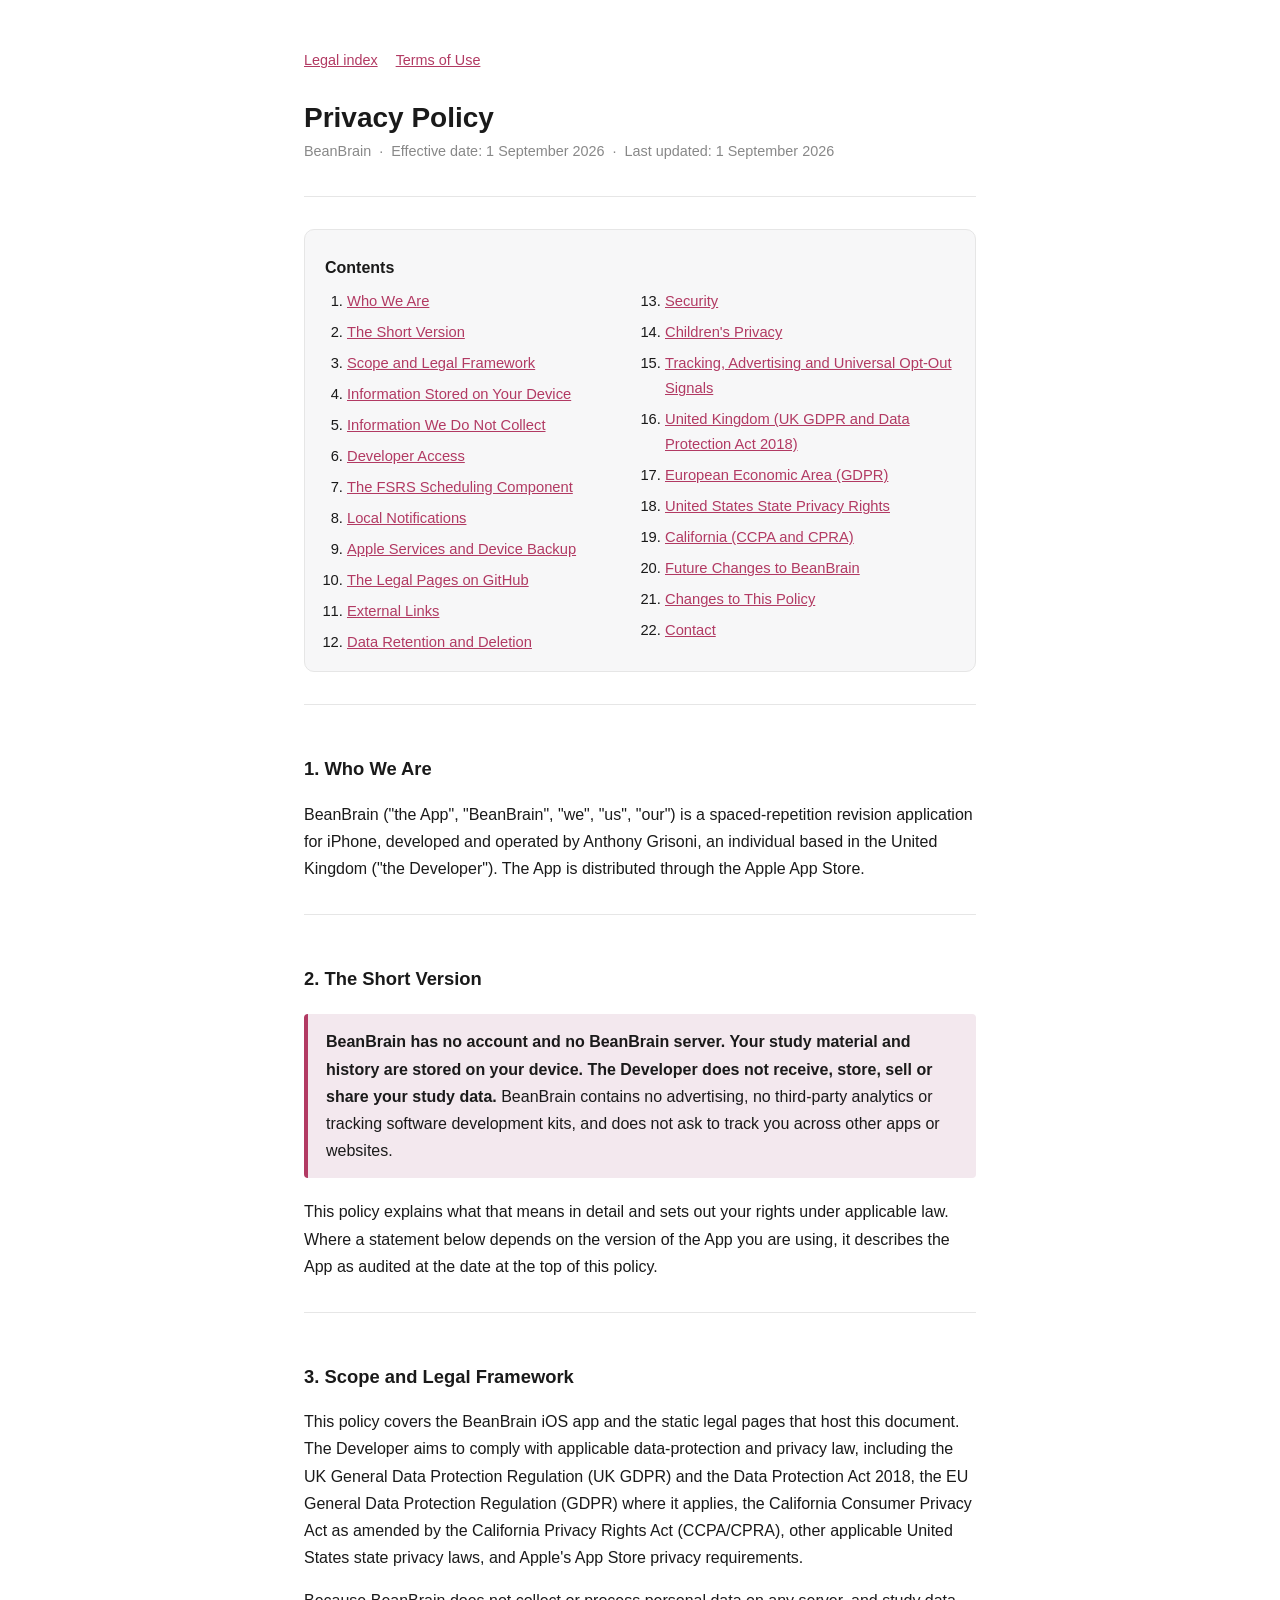
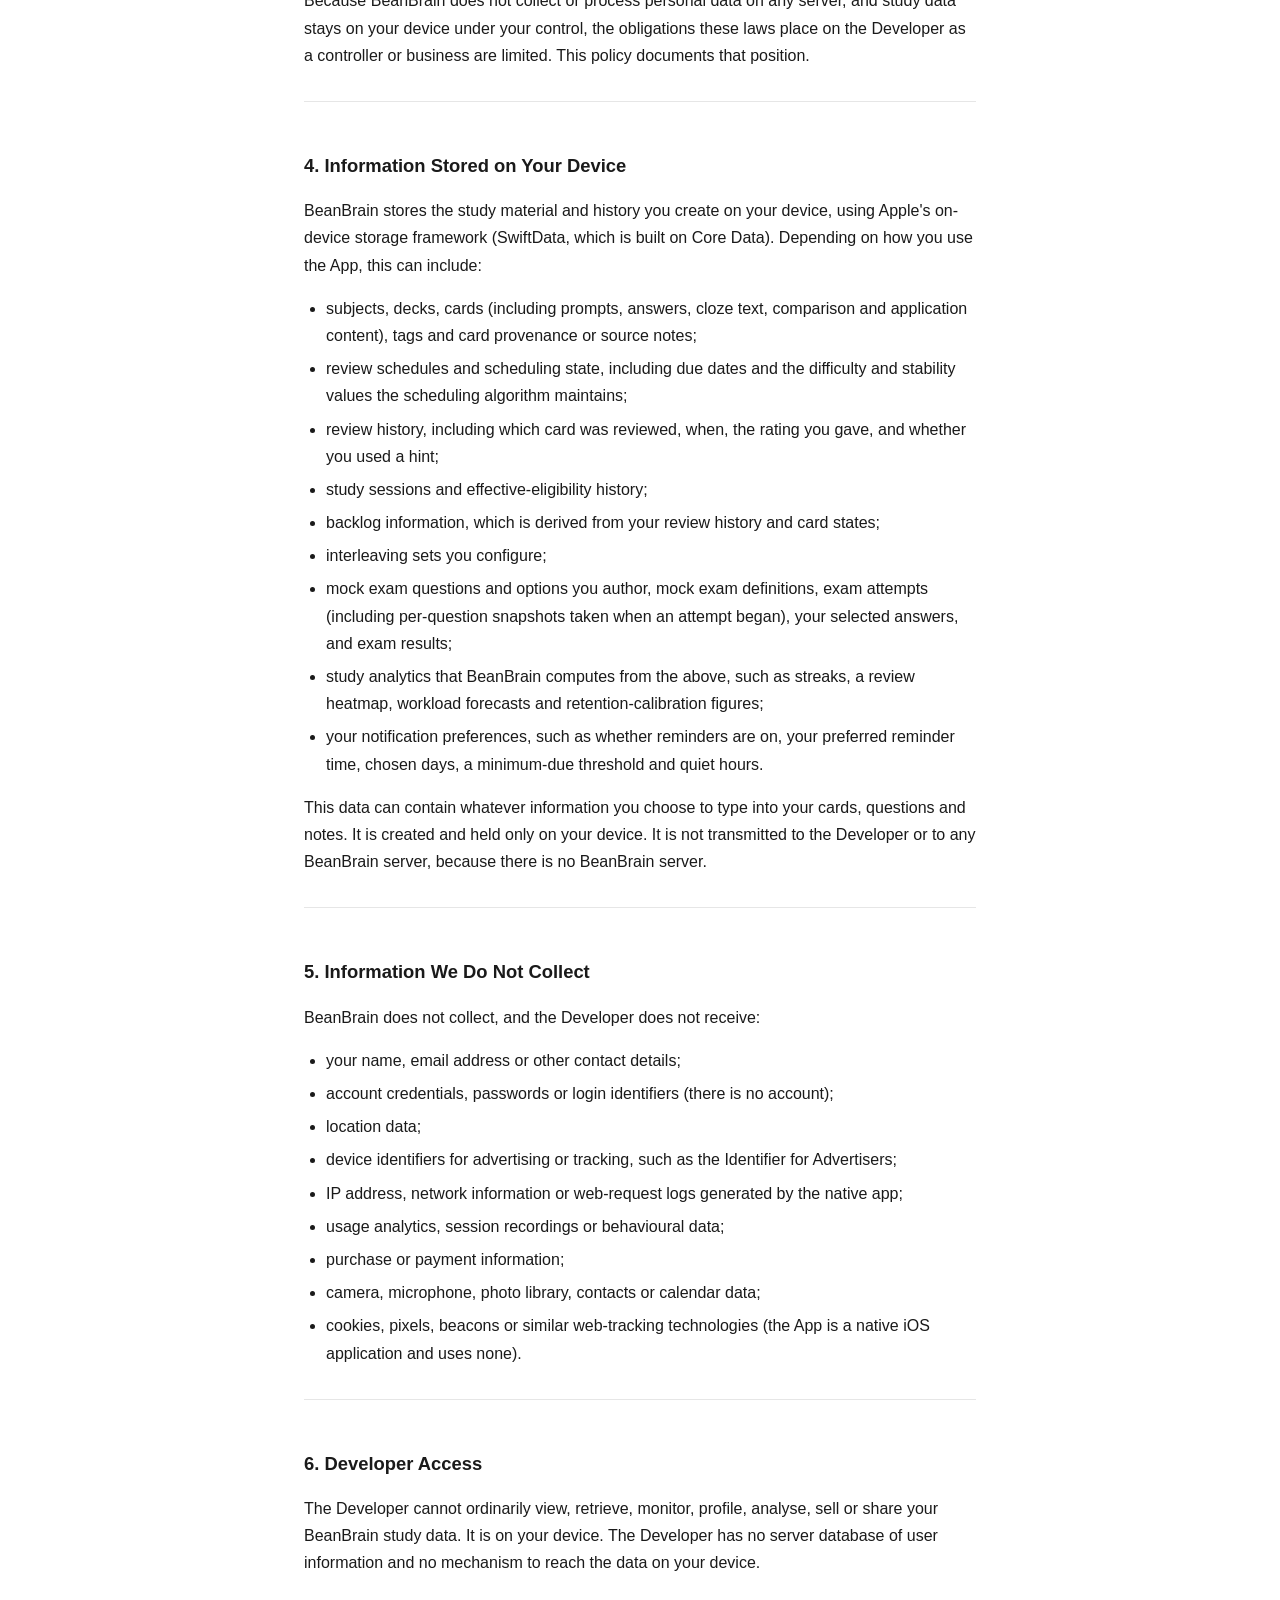
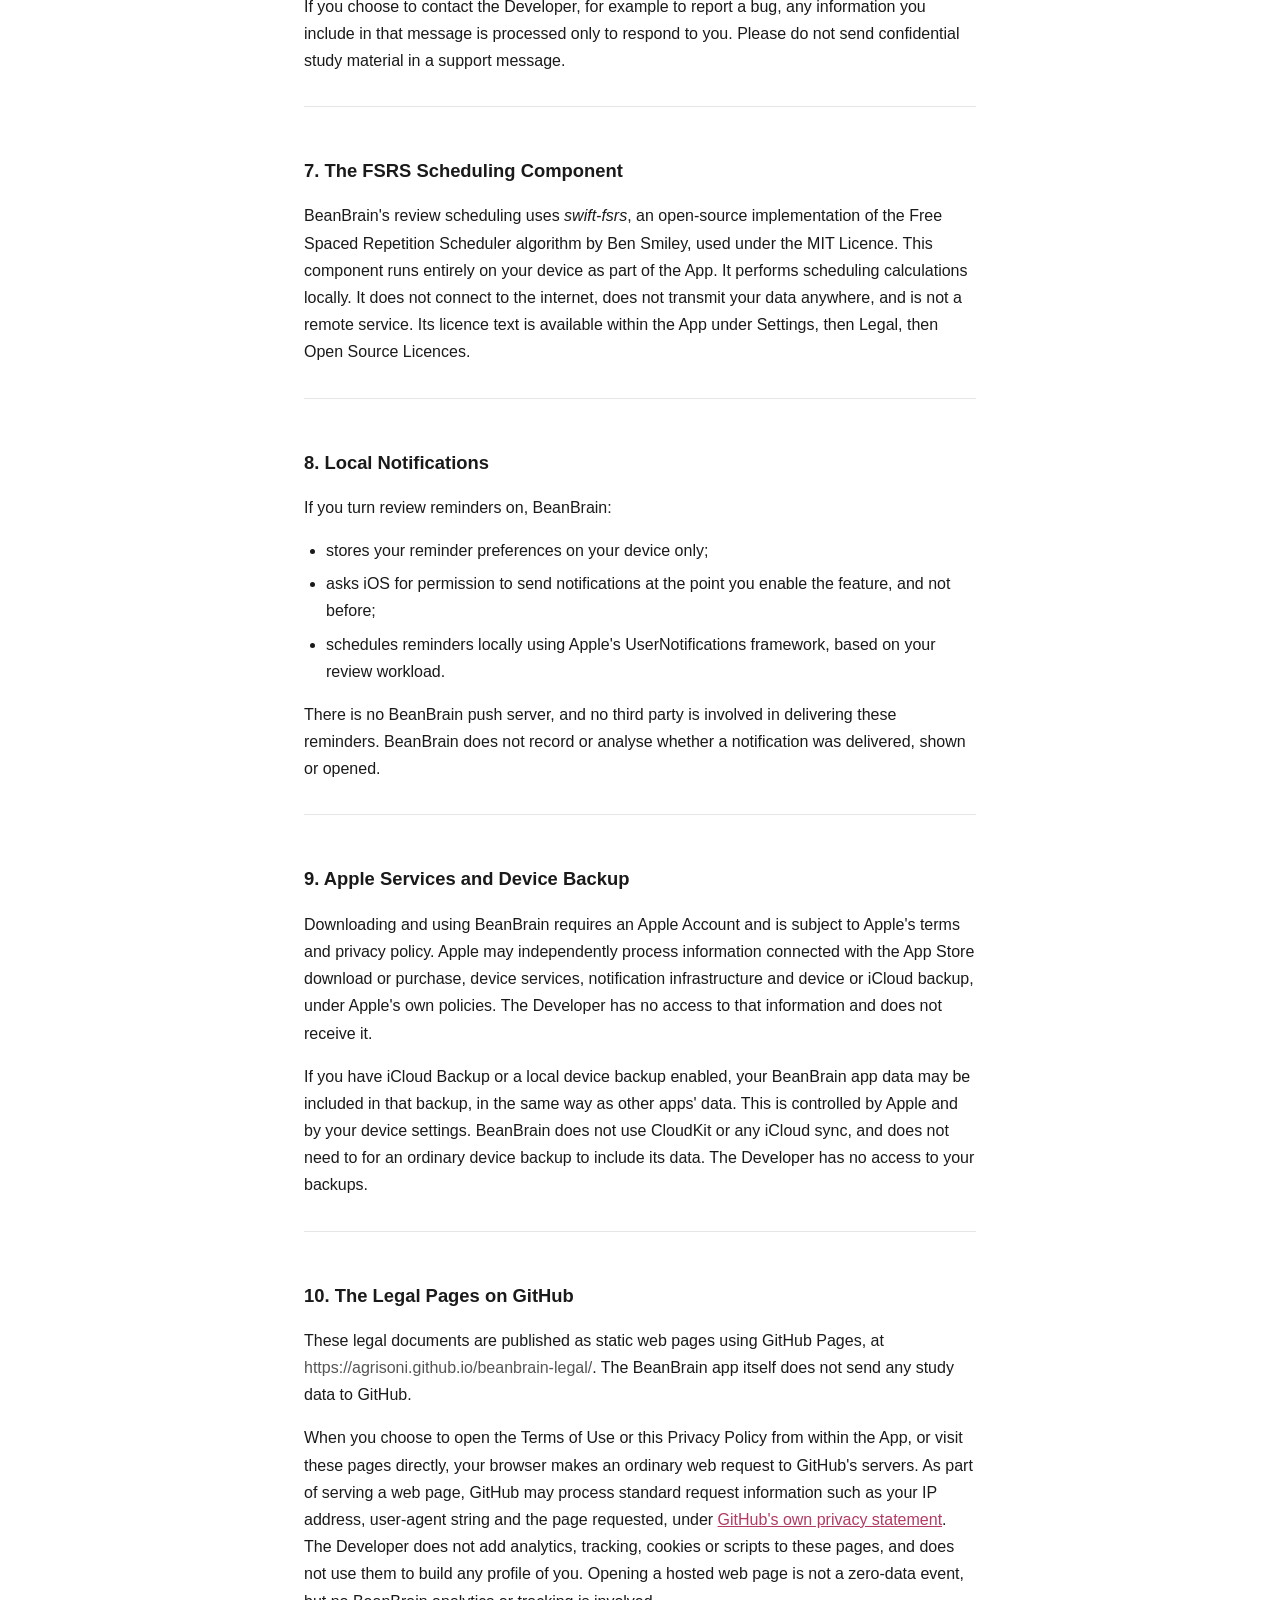
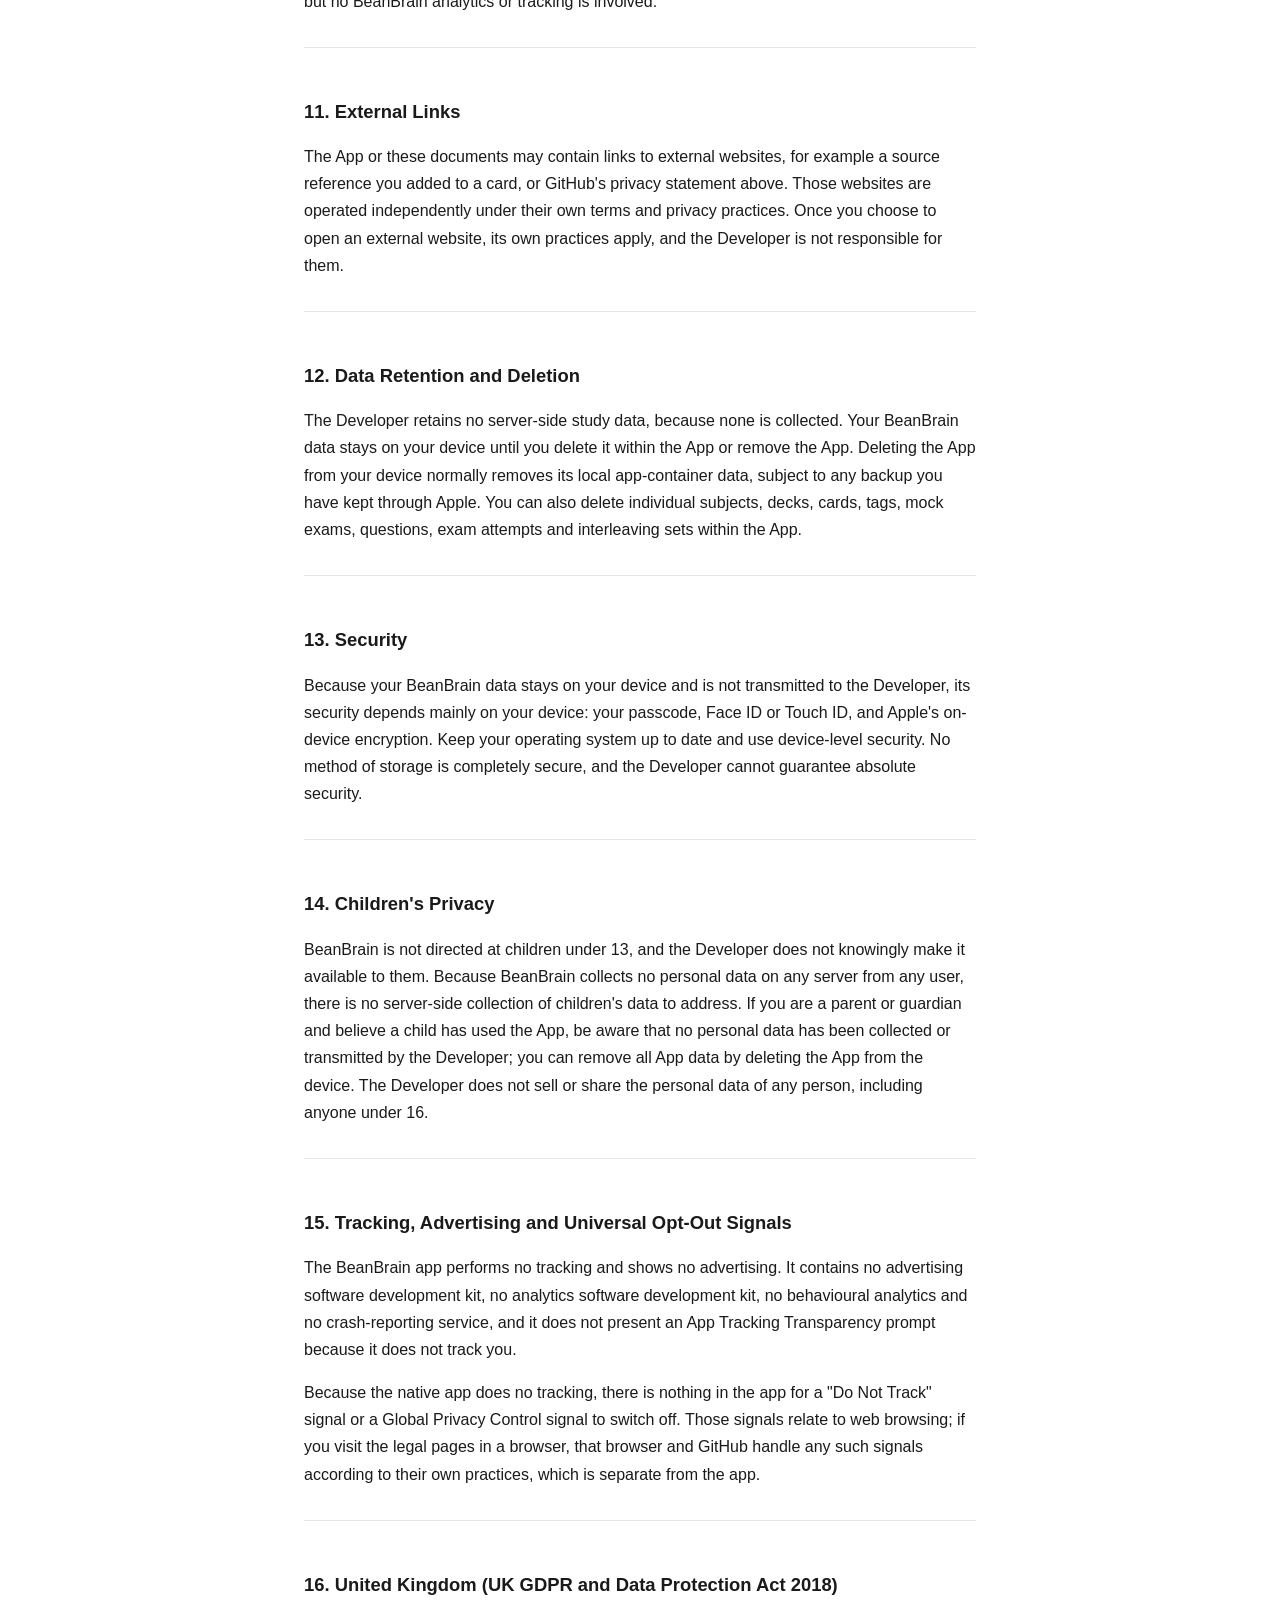
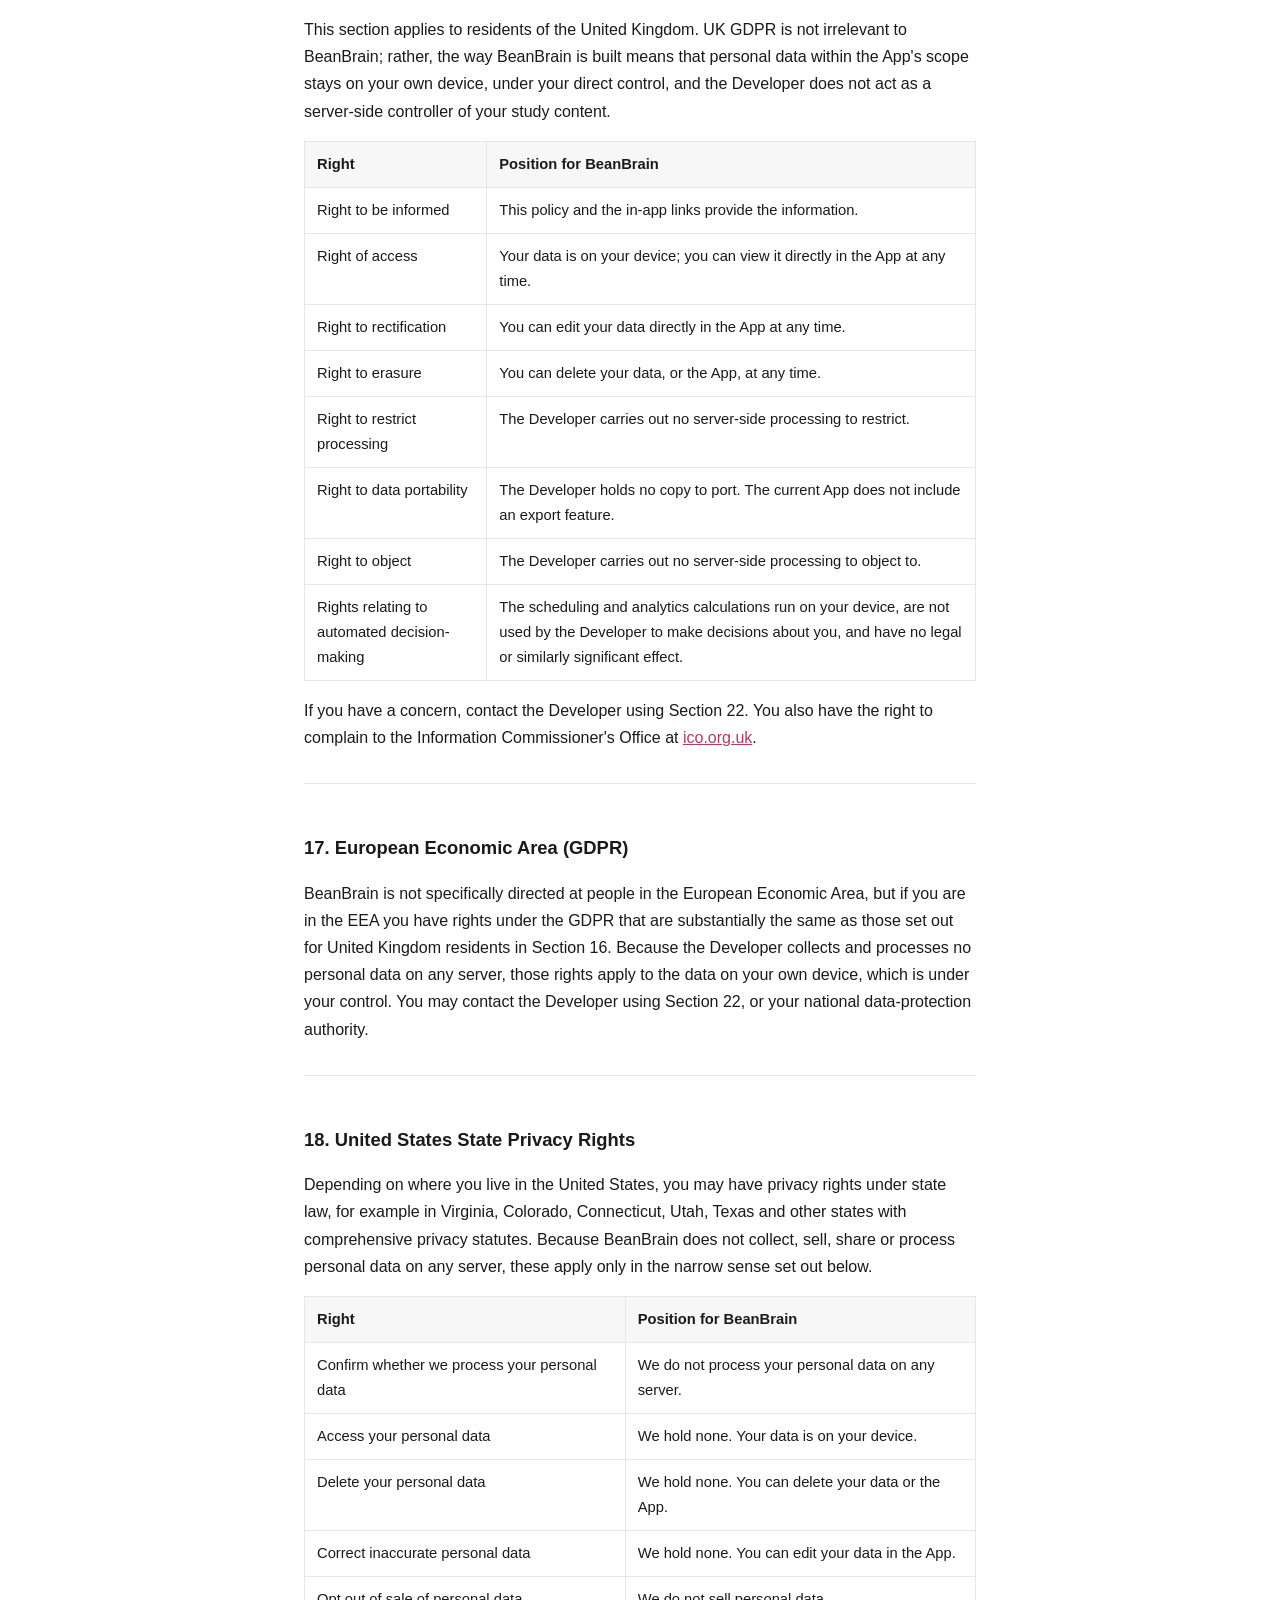
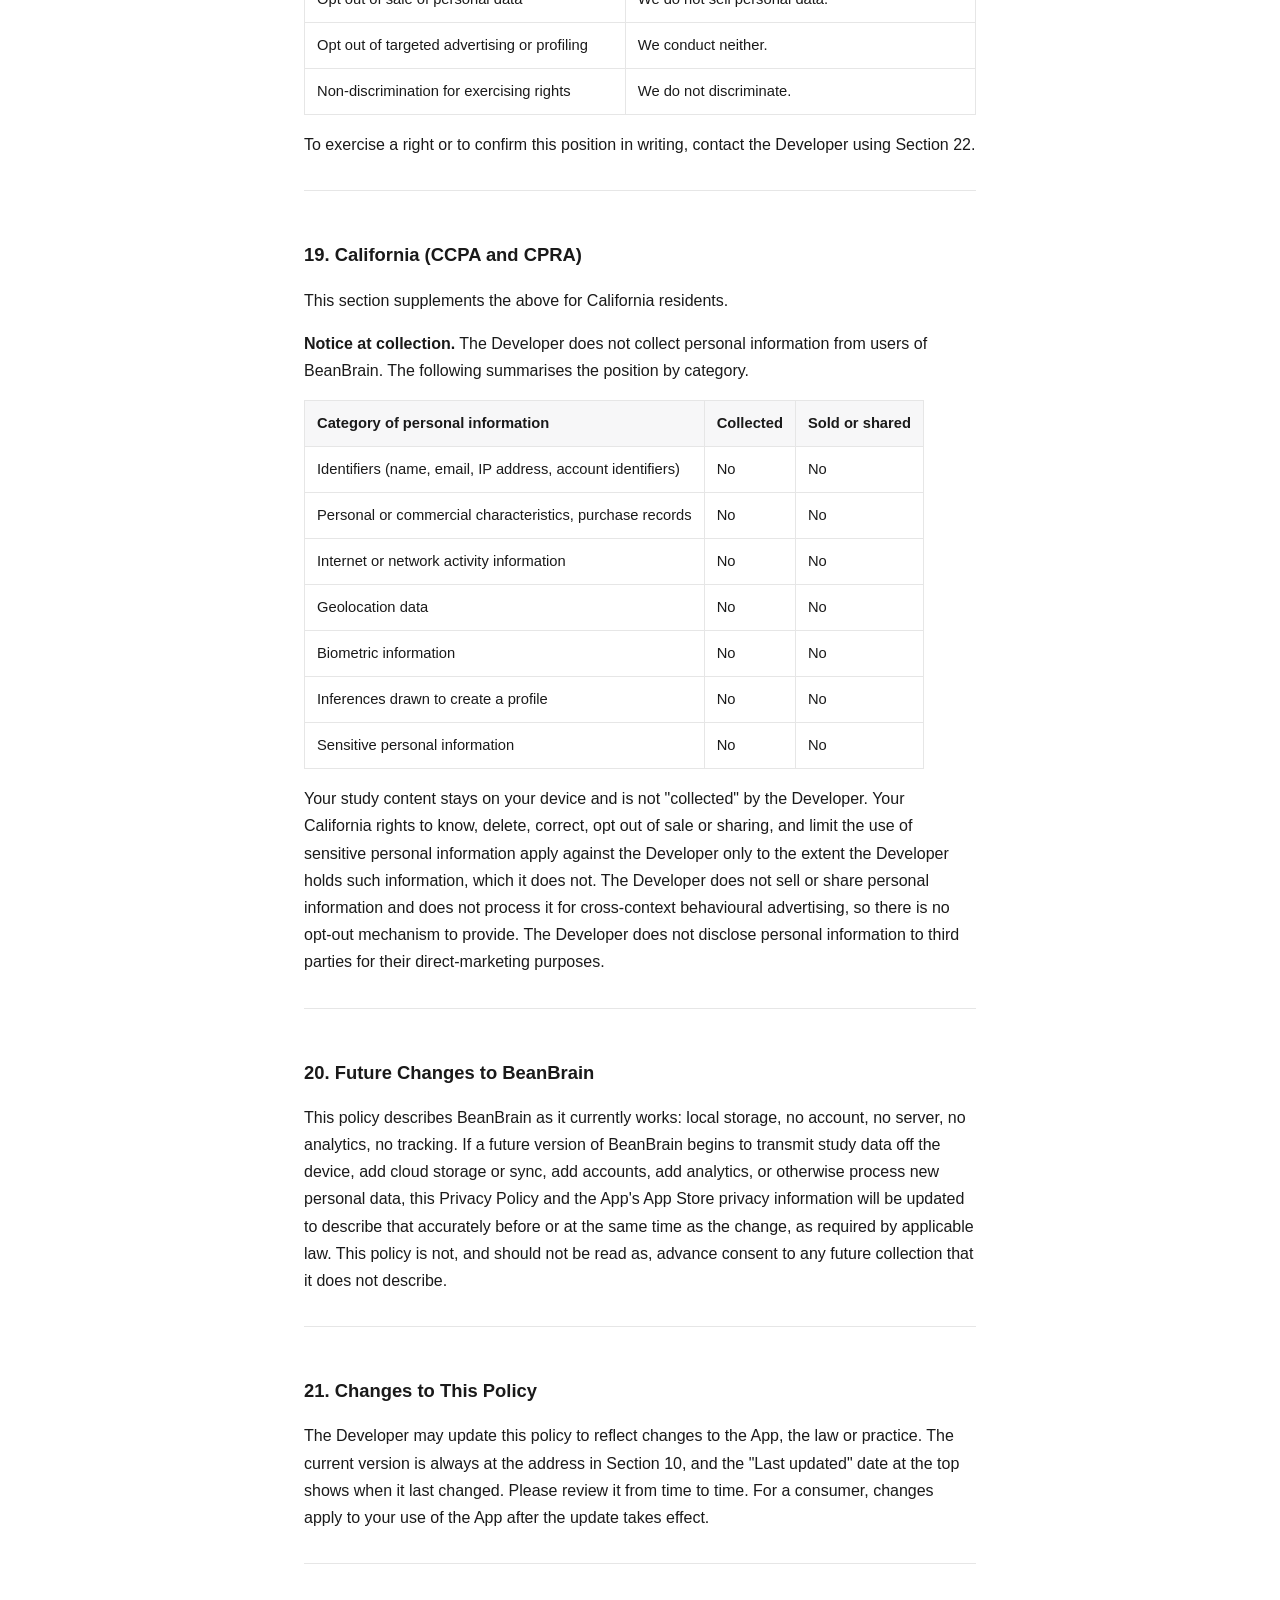
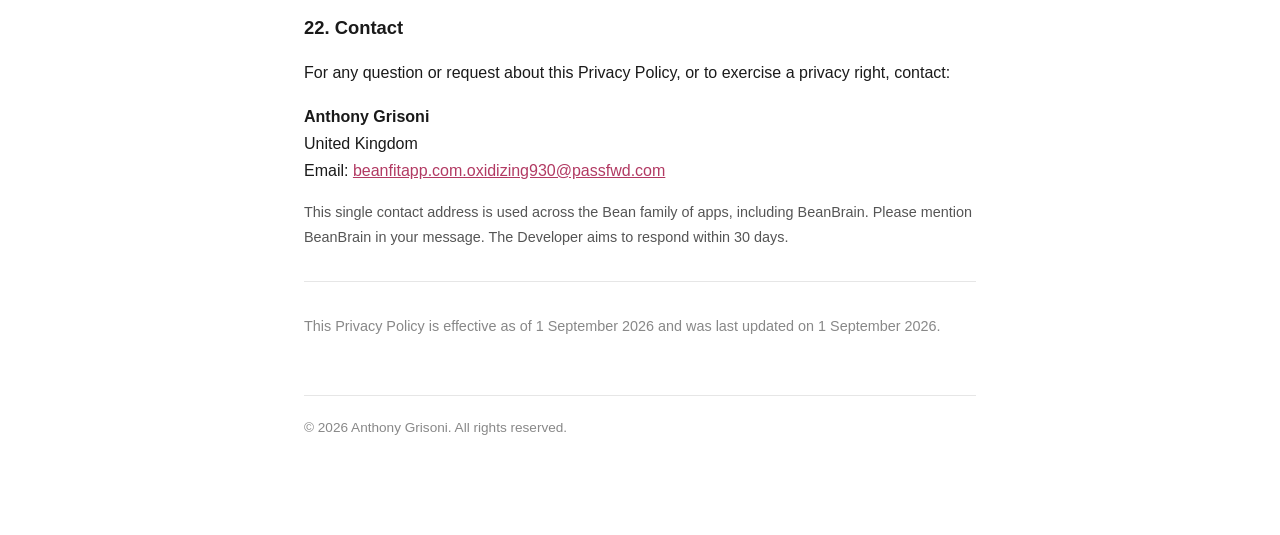
==== privacy-policy.html @ d4af758d "BeanBrain legal site: Terms of Use, Privacy Policy, index" ====
<!DOCTYPE html>
<html lang="en-GB">
<head>
  <meta charset="UTF-8">
  <meta name="viewport" content="width=device-width, initial-scale=1.0">
  <title>BeanBrain Privacy Policy</title>
  <meta name="description" content="Privacy Policy for the BeanBrain iOS revision app. BeanBrain stores study data on your device and has no server.">
  <link rel="canonical" href="https://agrisoni.github.io/beanbrain-legal/privacy-policy.html">
  <link rel="stylesheet" href="style.css">
</head>
<body>
<main class="wrap">
  <nav class="top"><a href="index.html">Legal index</a><a href="terms-of-use.html">Terms of Use</a></nav>

  <h1>Privacy Policy</h1>
  <p class="meta">BeanBrain &nbsp;&middot;&nbsp; Effective date: 1 September 2026 &nbsp;&middot;&nbsp; Last updated: 1 September 2026</p>

  <hr>

  <div class="toc">
    <h2>Contents</h2>
    <ol>
      <li><a href="#s1">Who We Are</a></li>
      <li><a href="#s2">The Short Version</a></li>
      <li><a href="#s3">Scope and Legal Framework</a></li>
      <li><a href="#s4">Information Stored on Your Device</a></li>
      <li><a href="#s5">Information We Do Not Collect</a></li>
      <li><a href="#s6">Developer Access</a></li>
      <li><a href="#s7">The FSRS Scheduling Component</a></li>
      <li><a href="#s8">Local Notifications</a></li>
      <li><a href="#s9">Apple Services and Device Backup</a></li>
      <li><a href="#s10">The Legal Pages on GitHub</a></li>
      <li><a href="#s11">External Links</a></li>
      <li><a href="#s12">Data Retention and Deletion</a></li>
      <li><a href="#s13">Security</a></li>
      <li><a href="#s14">Children's Privacy</a></li>
      <li><a href="#s15">Tracking, Advertising and Universal Opt-Out Signals</a></li>
      <li><a href="#s16">United Kingdom (UK GDPR and Data Protection Act 2018)</a></li>
      <li><a href="#s17">European Economic Area (GDPR)</a></li>
      <li><a href="#s18">United States State Privacy Rights</a></li>
      <li><a href="#s19">California (CCPA and CPRA)</a></li>
      <li><a href="#s20">Future Changes to BeanBrain</a></li>
      <li><a href="#s21">Changes to This Policy</a></li>
      <li><a href="#s22">Contact</a></li>
    </ol>
  </div>

  <hr>

  <h2 id="s1">1. Who We Are</h2>
  <p>BeanBrain ("the App", "BeanBrain", "we", "us", "our") is a spaced-repetition revision application for iPhone, developed and operated by Anthony Grisoni, an individual based in the United Kingdom ("the Developer"). The App is distributed through the Apple App Store.</p>

  <hr>

  <h2 id="s2">2. The Short Version</h2>
  <div class="callout">
    <strong>BeanBrain has no account and no BeanBrain server. Your study material and history are stored on your device. The Developer does not receive, store, sell or share your study data.</strong> BeanBrain contains no advertising, no third-party analytics or tracking software development kits, and does not ask to track you across other apps or websites.
  </div>
  <p>This policy explains what that means in detail and sets out your rights under applicable law. Where a statement below depends on the version of the App you are using, it describes the App as audited at the date at the top of this policy.</p>

  <hr>

  <h2 id="s3">3. Scope and Legal Framework</h2>
  <p>This policy covers the BeanBrain iOS app and the static legal pages that host this document. The Developer aims to comply with applicable data-protection and privacy law, including the UK General Data Protection Regulation (UK GDPR) and the Data Protection Act 2018, the EU General Data Protection Regulation (GDPR) where it applies, the California Consumer Privacy Act as amended by the California Privacy Rights Act (CCPA/CPRA), other applicable United States state privacy laws, and Apple's App Store privacy requirements.</p>
  <p>Because BeanBrain does not collect or process personal data on any server, and study data stays on your device under your control, the obligations these laws place on the Developer as a controller or business are limited. This policy documents that position.</p>

  <hr>

  <h2 id="s4">4. Information Stored on Your Device</h2>
  <p>BeanBrain stores the study material and history you create on your device, using Apple's on-device storage framework (SwiftData, which is built on Core Data). Depending on how you use the App, this can include:</p>
  <ul>
    <li>subjects, decks, cards (including prompts, answers, cloze text, comparison and application content), tags and card provenance or source notes;</li>
    <li>review schedules and scheduling state, including due dates and the difficulty and stability values the scheduling algorithm maintains;</li>
    <li>review history, including which card was reviewed, when, the rating you gave, and whether you used a hint;</li>
    <li>study sessions and effective-eligibility history;</li>
    <li>backlog information, which is derived from your review history and card states;</li>
    <li>interleaving sets you configure;</li>
    <li>mock exam questions and options you author, mock exam definitions, exam attempts (including per-question snapshots taken when an attempt began), your selected answers, and exam results;</li>
    <li>study analytics that BeanBrain computes from the above, such as streaks, a review heatmap, workload forecasts and retention-calibration figures;</li>
    <li>your notification preferences, such as whether reminders are on, your preferred reminder time, chosen days, a minimum-due threshold and quiet hours.</li>
  </ul>
  <p>This data can contain whatever information you choose to type into your cards, questions and notes. It is created and held only on your device. It is not transmitted to the Developer or to any BeanBrain server, because there is no BeanBrain server.</p>

  <hr>

  <h2 id="s5">5. Information We Do Not Collect</h2>
  <p>BeanBrain does not collect, and the Developer does not receive:</p>
  <ul>
    <li>your name, email address or other contact details;</li>
    <li>account credentials, passwords or login identifiers (there is no account);</li>
    <li>location data;</li>
    <li>device identifiers for advertising or tracking, such as the Identifier for Advertisers;</li>
    <li>IP address, network information or web-request logs generated by the native app;</li>
    <li>usage analytics, session recordings or behavioural data;</li>
    <li>purchase or payment information;</li>
    <li>camera, microphone, photo library, contacts or calendar data;</li>
    <li>cookies, pixels, beacons or similar web-tracking technologies (the App is a native iOS application and uses none).</li>
  </ul>

  <hr>

  <h2 id="s6">6. Developer Access</h2>
  <p>The Developer cannot ordinarily view, retrieve, monitor, profile, analyse, sell or share your BeanBrain study data. It is on your device. The Developer has no server database of user information and no mechanism to reach the data on your device.</p>
  <p>If you choose to contact the Developer, for example to report a bug, any information you include in that message is processed only to respond to you. Please do not send confidential study material in a support message.</p>

  <hr>

  <h2 id="s7">7. The FSRS Scheduling Component</h2>
  <p>BeanBrain's review scheduling uses <em>swift-fsrs</em>, an open-source implementation of the Free Spaced Repetition Scheduler algorithm by Ben Smiley, used under the MIT Licence. This component runs entirely on your device as part of the App. It performs scheduling calculations locally. It does not connect to the internet, does not transmit your data anywhere, and is not a remote service. Its licence text is available within the App under Settings, then Legal, then Open Source Licences.</p>

  <hr>

  <h2 id="s8">8. Local Notifications</h2>
  <p>If you turn review reminders on, BeanBrain:</p>
  <ul>
    <li>stores your reminder preferences on your device only;</li>
    <li>asks iOS for permission to send notifications at the point you enable the feature, and not before;</li>
    <li>schedules reminders locally using Apple's UserNotifications framework, based on your review workload.</li>
  </ul>
  <p>There is no BeanBrain push server, and no third party is involved in delivering these reminders. BeanBrain does not record or analyse whether a notification was delivered, shown or opened.</p>

  <hr>

  <h2 id="s9">9. Apple Services and Device Backup</h2>
  <p>Downloading and using BeanBrain requires an Apple Account and is subject to Apple's terms and privacy policy. Apple may independently process information connected with the App Store download or purchase, device services, notification infrastructure and device or iCloud backup, under Apple's own policies. The Developer has no access to that information and does not receive it.</p>
  <p>If you have iCloud Backup or a local device backup enabled, your BeanBrain app data may be included in that backup, in the same way as other apps' data. This is controlled by Apple and by your device settings. BeanBrain does not use CloudKit or any iCloud sync, and does not need to for an ordinary device backup to include its data. The Developer has no access to your backups.</p>

  <hr>

  <h2 id="s10">10. The Legal Pages on GitHub</h2>
  <p>These legal documents are published as static web pages using GitHub Pages, at <span class="muted">https://agrisoni.github.io/beanbrain-legal/</span>. The BeanBrain app itself does not send any study data to GitHub.</p>
  <p>When you choose to open the Terms of Use or this Privacy Policy from within the App, or visit these pages directly, your browser makes an ordinary web request to GitHub's servers. As part of serving a web page, GitHub may process standard request information such as your IP address, user-agent string and the page requested, under <a href="https://docs.github.com/site-policy/privacy-policies/github-privacy-statement" target="_blank" rel="noopener">GitHub's own privacy statement</a>. The Developer does not add analytics, tracking, cookies or scripts to these pages, and does not use them to build any profile of you. Opening a hosted web page is not a zero-data event, but no BeanBrain analytics or tracking is involved.</p>

  <hr>

  <h2 id="s11">11. External Links</h2>
  <p>The App or these documents may contain links to external websites, for example a source reference you added to a card, or GitHub's privacy statement above. Those websites are operated independently under their own terms and privacy practices. Once you choose to open an external website, its own practices apply, and the Developer is not responsible for them.</p>

  <hr>

  <h2 id="s12">12. Data Retention and Deletion</h2>
  <p>The Developer retains no server-side study data, because none is collected. Your BeanBrain data stays on your device until you delete it within the App or remove the App. Deleting the App from your device normally removes its local app-container data, subject to any backup you have kept through Apple. You can also delete individual subjects, decks, cards, tags, mock exams, questions, exam attempts and interleaving sets within the App.</p>

  <hr>

  <h2 id="s13">13. Security</h2>
  <p>Because your BeanBrain data stays on your device and is not transmitted to the Developer, its security depends mainly on your device: your passcode, Face ID or Touch ID, and Apple's on-device encryption. Keep your operating system up to date and use device-level security. No method of storage is completely secure, and the Developer cannot guarantee absolute security.</p>

  <hr>

  <h2 id="s14">14. Children's Privacy</h2>
  <p>BeanBrain is not directed at children under 13, and the Developer does not knowingly make it available to them. Because BeanBrain collects no personal data on any server from any user, there is no server-side collection of children's data to address. If you are a parent or guardian and believe a child has used the App, be aware that no personal data has been collected or transmitted by the Developer; you can remove all App data by deleting the App from the device. The Developer does not sell or share the personal data of any person, including anyone under 16.</p>

  <hr>

  <h2 id="s15">15. Tracking, Advertising and Universal Opt-Out Signals</h2>
  <p>The BeanBrain app performs no tracking and shows no advertising. It contains no advertising software development kit, no analytics software development kit, no behavioural analytics and no crash-reporting service, and it does not present an App Tracking Transparency prompt because it does not track you.</p>
  <p>Because the native app does no tracking, there is nothing in the app for a "Do Not Track" signal or a Global Privacy Control signal to switch off. Those signals relate to web browsing; if you visit the legal pages in a browser, that browser and GitHub handle any such signals according to their own practices, which is separate from the app.</p>

  <hr>

  <h2 id="s16">16. United Kingdom (UK GDPR and Data Protection Act 2018)</h2>
  <p>This section applies to residents of the United Kingdom. UK GDPR is not irrelevant to BeanBrain; rather, the way BeanBrain is built means that personal data within the App's scope stays on your own device, under your direct control, and the Developer does not act as a server-side controller of your study content.</p>
  <table>
    <tr><th>Right</th><th>Position for BeanBrain</th></tr>
    <tr><td>Right to be informed</td><td>This policy and the in-app links provide the information.</td></tr>
    <tr><td>Right of access</td><td>Your data is on your device; you can view it directly in the App at any time.</td></tr>
    <tr><td>Right to rectification</td><td>You can edit your data directly in the App at any time.</td></tr>
    <tr><td>Right to erasure</td><td>You can delete your data, or the App, at any time.</td></tr>
    <tr><td>Right to restrict processing</td><td>The Developer carries out no server-side processing to restrict.</td></tr>
    <tr><td>Right to data portability</td><td>The Developer holds no copy to port. The current App does not include an export feature.</td></tr>
    <tr><td>Right to object</td><td>The Developer carries out no server-side processing to object to.</td></tr>
    <tr><td>Rights relating to automated decision-making</td><td>The scheduling and analytics calculations run on your device, are not used by the Developer to make decisions about you, and have no legal or similarly significant effect.</td></tr>
  </table>
  <p>If you have a concern, contact the Developer using Section 22. You also have the right to complain to the Information Commissioner's Office at <a href="https://ico.org.uk" target="_blank" rel="noopener">ico.org.uk</a>.</p>

  <hr>

  <h2 id="s17">17. European Economic Area (GDPR)</h2>
  <p>BeanBrain is not specifically directed at people in the European Economic Area, but if you are in the EEA you have rights under the GDPR that are substantially the same as those set out for United Kingdom residents in Section 16. Because the Developer collects and processes no personal data on any server, those rights apply to the data on your own device, which is under your control. You may contact the Developer using Section 22, or your national data-protection authority.</p>

  <hr>

  <h2 id="s18">18. United States State Privacy Rights</h2>
  <p>Depending on where you live in the United States, you may have privacy rights under state law, for example in Virginia, Colorado, Connecticut, Utah, Texas and other states with comprehensive privacy statutes. Because BeanBrain does not collect, sell, share or process personal data on any server, these apply only in the narrow sense set out below.</p>
  <table>
    <tr><th>Right</th><th>Position for BeanBrain</th></tr>
    <tr><td>Confirm whether we process your personal data</td><td>We do not process your personal data on any server.</td></tr>
    <tr><td>Access your personal data</td><td>We hold none. Your data is on your device.</td></tr>
    <tr><td>Delete your personal data</td><td>We hold none. You can delete your data or the App.</td></tr>
    <tr><td>Correct inaccurate personal data</td><td>We hold none. You can edit your data in the App.</td></tr>
    <tr><td>Opt out of sale of personal data</td><td>We do not sell personal data.</td></tr>
    <tr><td>Opt out of targeted advertising or profiling</td><td>We conduct neither.</td></tr>
    <tr><td>Non-discrimination for exercising rights</td><td>We do not discriminate.</td></tr>
  </table>
  <p>To exercise a right or to confirm this position in writing, contact the Developer using Section 22.</p>

  <hr>

  <h2 id="s19">19. California (CCPA and CPRA)</h2>
  <p>This section supplements the above for California residents.</p>
  <p><strong>Notice at collection.</strong> The Developer does not collect personal information from users of BeanBrain. The following summarises the position by category.</p>
  <table>
    <tr><th>Category of personal information</th><th>Collected</th><th>Sold or shared</th></tr>
    <tr><td>Identifiers (name, email, IP address, account identifiers)</td><td>No</td><td>No</td></tr>
    <tr><td>Personal or commercial characteristics, purchase records</td><td>No</td><td>No</td></tr>
    <tr><td>Internet or network activity information</td><td>No</td><td>No</td></tr>
    <tr><td>Geolocation data</td><td>No</td><td>No</td></tr>
    <tr><td>Biometric information</td><td>No</td><td>No</td></tr>
    <tr><td>Inferences drawn to create a profile</td><td>No</td><td>No</td></tr>
    <tr><td>Sensitive personal information</td><td>No</td><td>No</td></tr>
  </table>
  <p>Your study content stays on your device and is not "collected" by the Developer. Your California rights to know, delete, correct, opt out of sale or sharing, and limit the use of sensitive personal information apply against the Developer only to the extent the Developer holds such information, which it does not. The Developer does not sell or share personal information and does not process it for cross-context behavioural advertising, so there is no opt-out mechanism to provide. The Developer does not disclose personal information to third parties for their direct-marketing purposes.</p>

  <hr>

  <h2 id="s20">20. Future Changes to BeanBrain</h2>
  <p>This policy describes BeanBrain as it currently works: local storage, no account, no server, no analytics, no tracking. If a future version of BeanBrain begins to transmit study data off the device, add cloud storage or sync, add accounts, add analytics, or otherwise process new personal data, this Privacy Policy and the App's App Store privacy information will be updated to describe that accurately before or at the same time as the change, as required by applicable law. This policy is not, and should not be read as, advance consent to any future collection that it does not describe.</p>

  <hr>

  <h2 id="s21">21. Changes to This Policy</h2>
  <p>The Developer may update this policy to reflect changes to the App, the law or practice. The current version is always at the address in Section 10, and the "Last updated" date at the top shows when it last changed. Please review it from time to time. For a consumer, changes apply to your use of the App after the update takes effect.</p>

  <hr>

  <h2 id="s22">22. Contact</h2>
  <p>For any question or request about this Privacy Policy, or to exercise a privacy right, contact:</p>
  <p>
    <strong>Anthony Grisoni</strong><br>
    United Kingdom<br>
    Email: <a href="mailto:beanfitapp.com.oxidizing930@passfwd.com">beanfitapp.com.oxidizing930@passfwd.com</a>
  </p>
  <p class="small muted">This single contact address is used across the Bean family of apps, including BeanBrain. Please mention BeanBrain in your message. The Developer aims to respond within 30 days.</p>

  <hr>

  <p class="meta">This Privacy Policy is effective as of 1 September 2026 and was last updated on 1 September 2026.</p>
  <footer>&copy; 2026 Anthony Grisoni. All rights reserved.</footer>
</main>
</body>
</html>
---- style.css ----
/* BeanBrain legal site. System fonts only, no tracking, no external requests. */

:root {
  --ink: #1a1a1a;
  --muted: #555;
  --faint: #888;
  --hairline: #e6e6e6;
  --bg: #ffffff;
  --panel: #f7f7f8;
  --accent: #b23a63;          /* a calm, readable member of the BeanBrain pink family */
  --accent-quiet: #f3e8ee;
}

* { box-sizing: border-box; }

html { -webkit-text-size-adjust: 100%; }

body {
  font-family: -apple-system, BlinkMacSystemFont, "Segoe UI", Roboto, Helvetica, Arial, sans-serif;
  color: var(--ink);
  background: var(--bg);
  line-height: 1.7;
  margin: 0;
}

.wrap {
  max-width: 720px;
  margin: 0 auto;
  padding: 48px 24px 96px;
}

h1 {
  font-size: 1.75rem;
  line-height: 1.25;
  margin: 0 0 4px;
}

h2 {
  font-size: 1.15rem;
  margin: 40px 0 8px;
  padding-top: 8px;
}

h3 {
  font-size: 1rem;
  margin: 24px 0 6px;
}

p, li { color: var(--ink); }

a { color: var(--accent); }
a:hover { text-decoration: none; }

.meta {
  color: var(--faint);
  font-size: 0.9rem;
  margin: 0 0 8px;
}

hr {
  border: 0;
  border-top: 1px solid var(--hairline);
  margin: 32px 0;
}

nav.top {
  font-size: 0.9rem;
  margin-bottom: 28px;
}
nav.top a { margin-right: 18px; }

ul, ol { padding-left: 22px; }
li { margin-bottom: 6px; }

.toc {
  background: var(--panel);
  border: 1px solid var(--hairline);
  border-radius: 10px;
  padding: 16px 20px;
}
.toc h2 { margin-top: 0; font-size: 1rem; }
.toc ol { columns: 2; column-gap: 28px; margin: 0; font-size: 0.92rem; }
.toc li { break-inside: avoid; }
@media (max-width: 560px) { .toc ol { columns: 1; } }

.callout {
  background: var(--accent-quiet);
  border-left: 4px solid var(--accent);
  border-radius: 4px;
  padding: 14px 18px;
  margin: 20px 0;
}

.small { font-size: 0.9rem; }
.muted { color: var(--muted); }

table {
  width: 100%;
  border-collapse: collapse;
  font-size: 0.92rem;
  margin: 16px 0;
  display: block;
  overflow-x: auto;
}
th, td {
  border: 1px solid var(--hairline);
  padding: 10px 12px;
  text-align: left;
  vertical-align: top;
}
th { background: var(--panel); font-weight: 600; }

footer {
  margin-top: 56px;
  padding-top: 20px;
  border-top: 1px solid var(--hairline);
  font-size: 0.85rem;
  color: var(--faint);
}

/* Landing page cards */
.card-link {
  display: block;
  padding: 18px 20px;
  border: 1px solid var(--hairline);
  border-radius: 12px;
  text-decoration: none;
  color: var(--ink);
  margin-bottom: 14px;
}
.card-link:hover { background: var(--panel); }
.card-link .title { font-weight: 600; }
.card-link .sub { display: block; color: var(--faint); font-size: 0.88rem; font-weight: 400; margin-top: 3px; }

@media (prefers-color-scheme: dark) {
  :root {
    --ink: #ececec;
    --muted: #b8b8b8;
    --faint: #9a9a9a;
    --hairline: #333;
    --bg: #141414;
    --panel: #1e1e1e;
    --accent: #e59ab9;
    --accent-quiet: #2a1f25;
  }
}
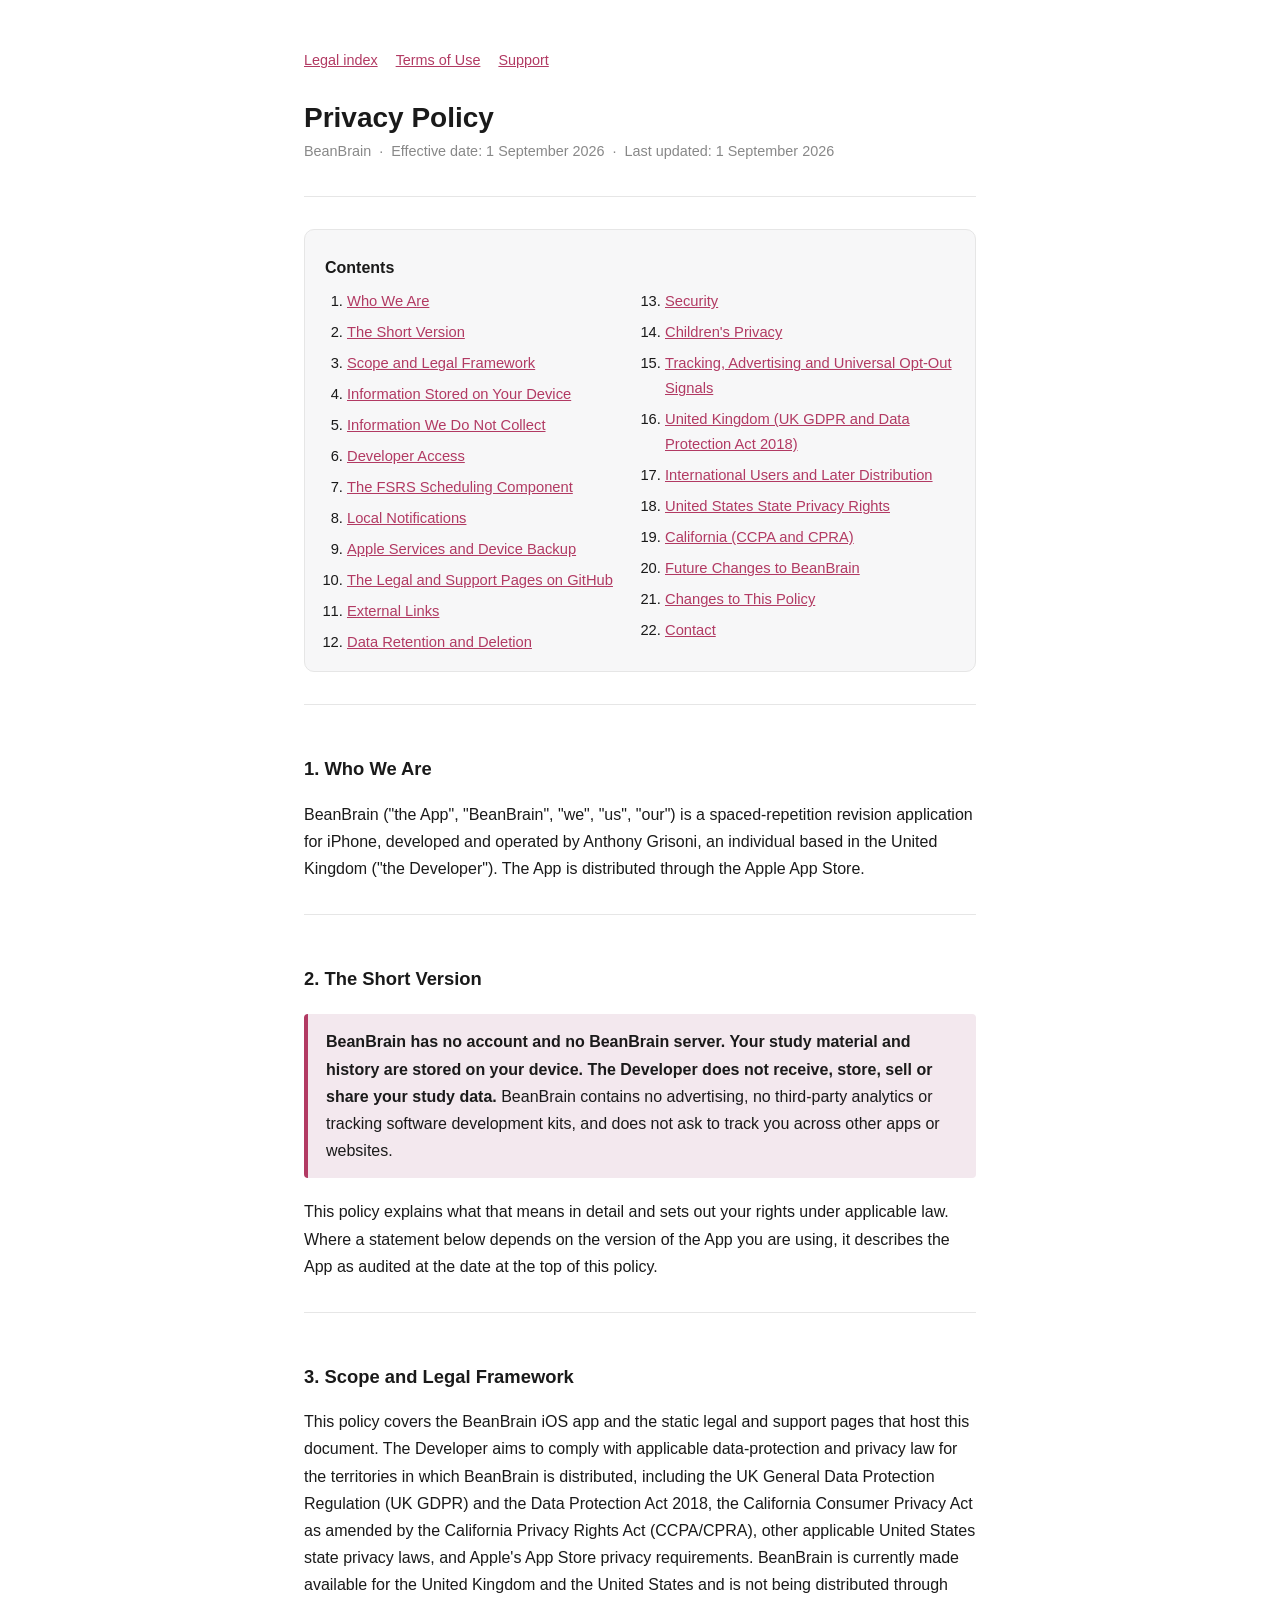
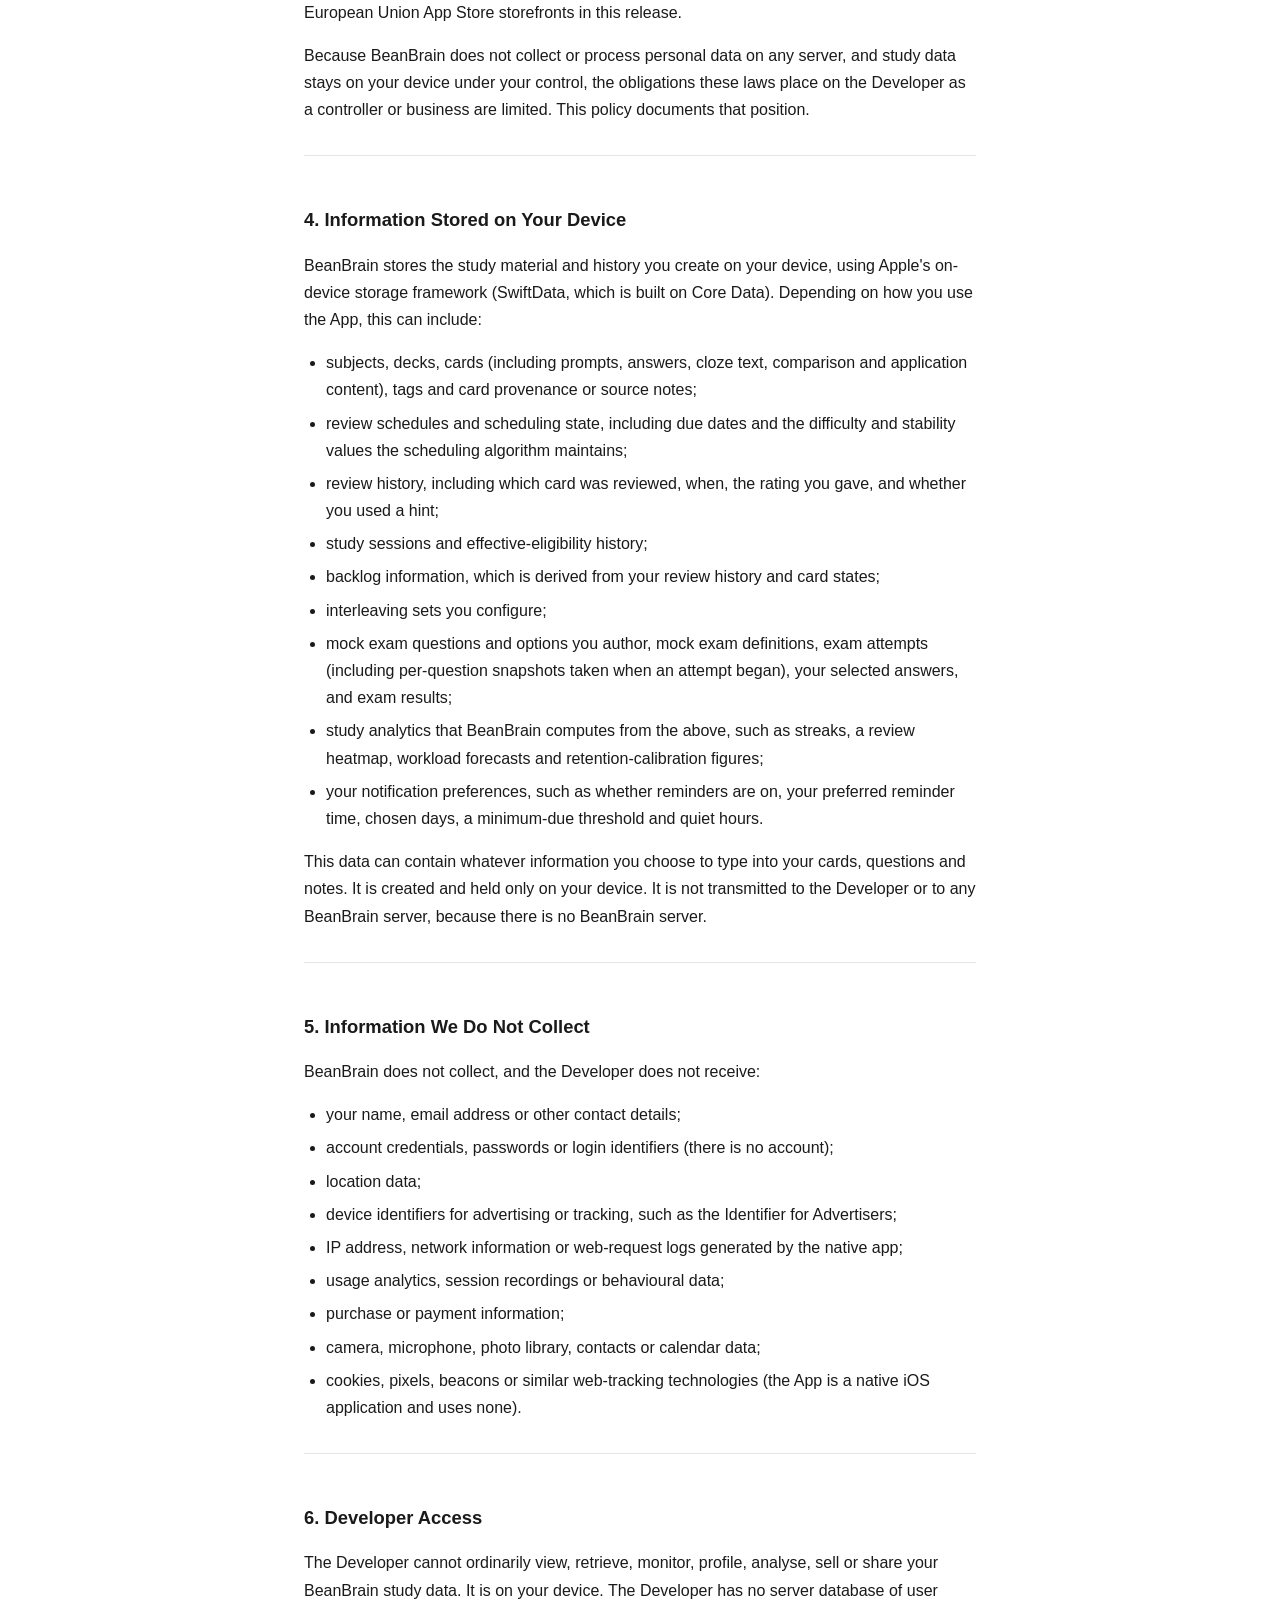
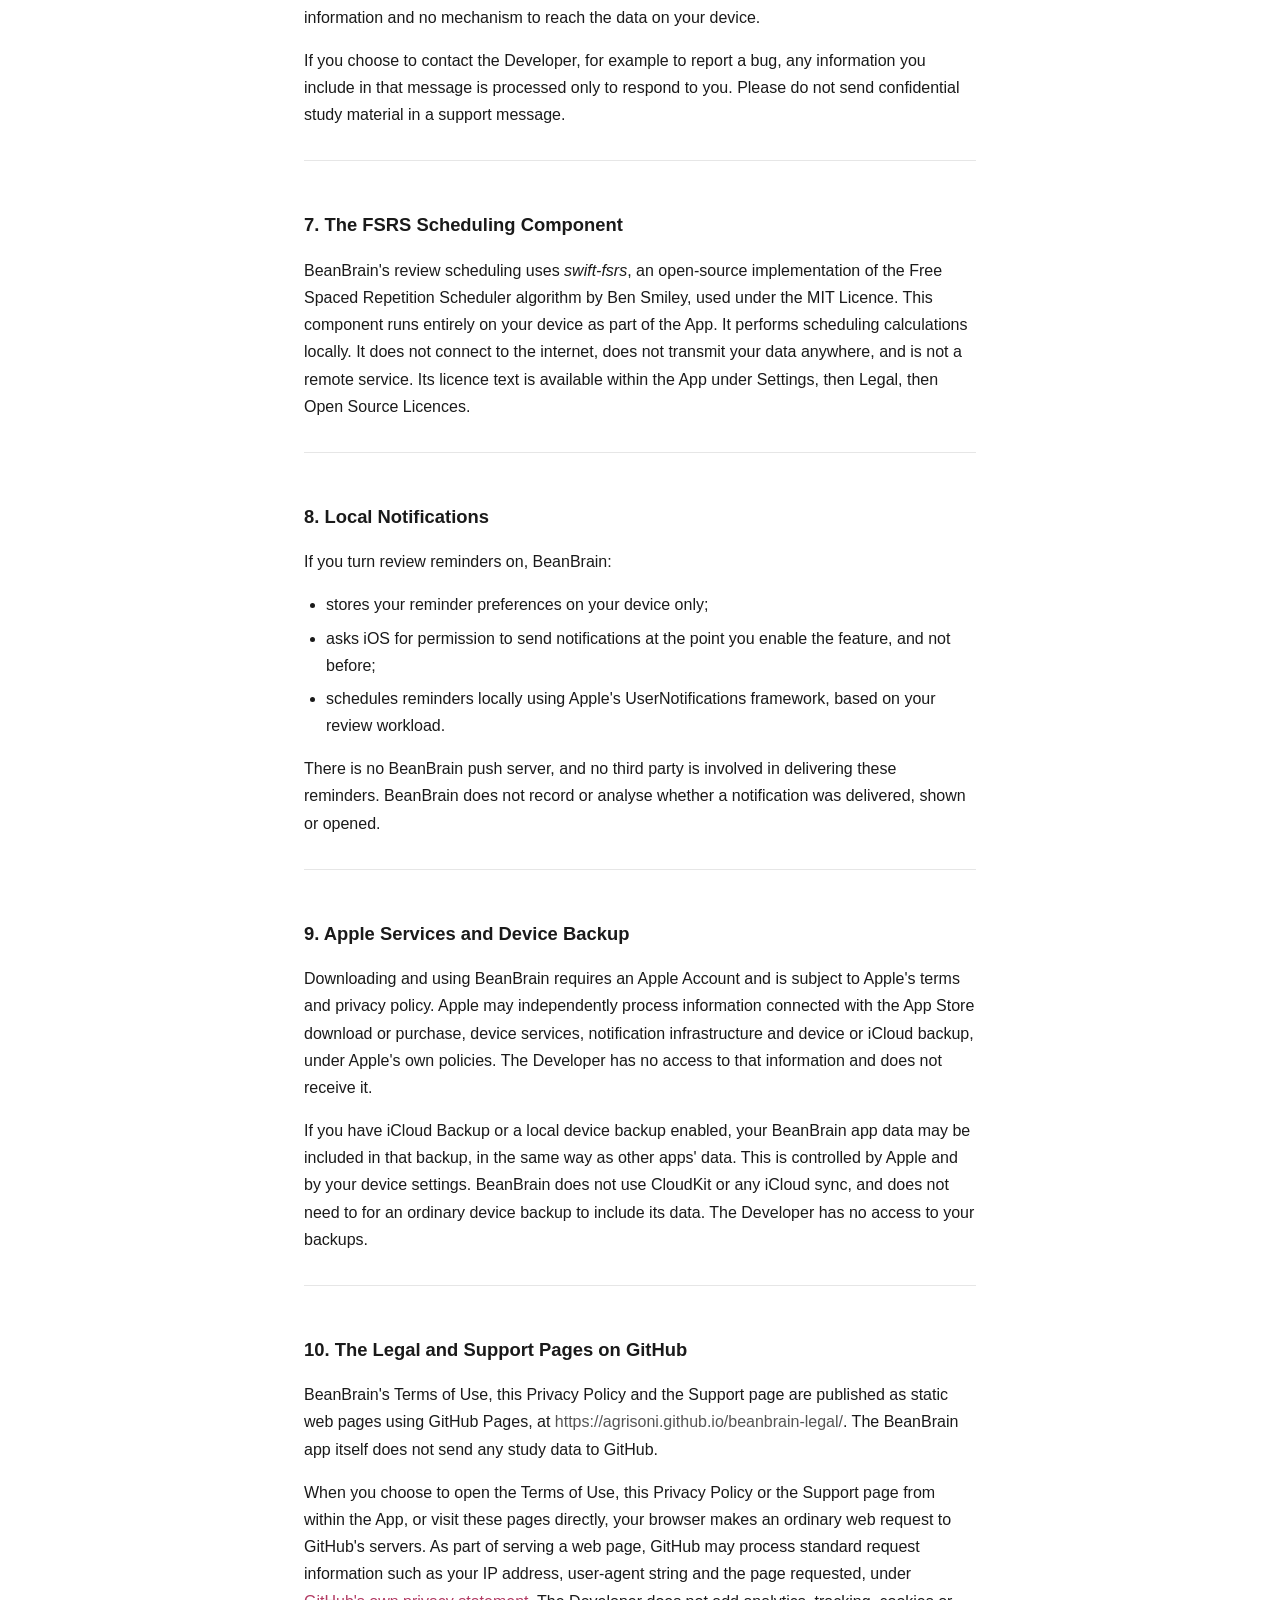
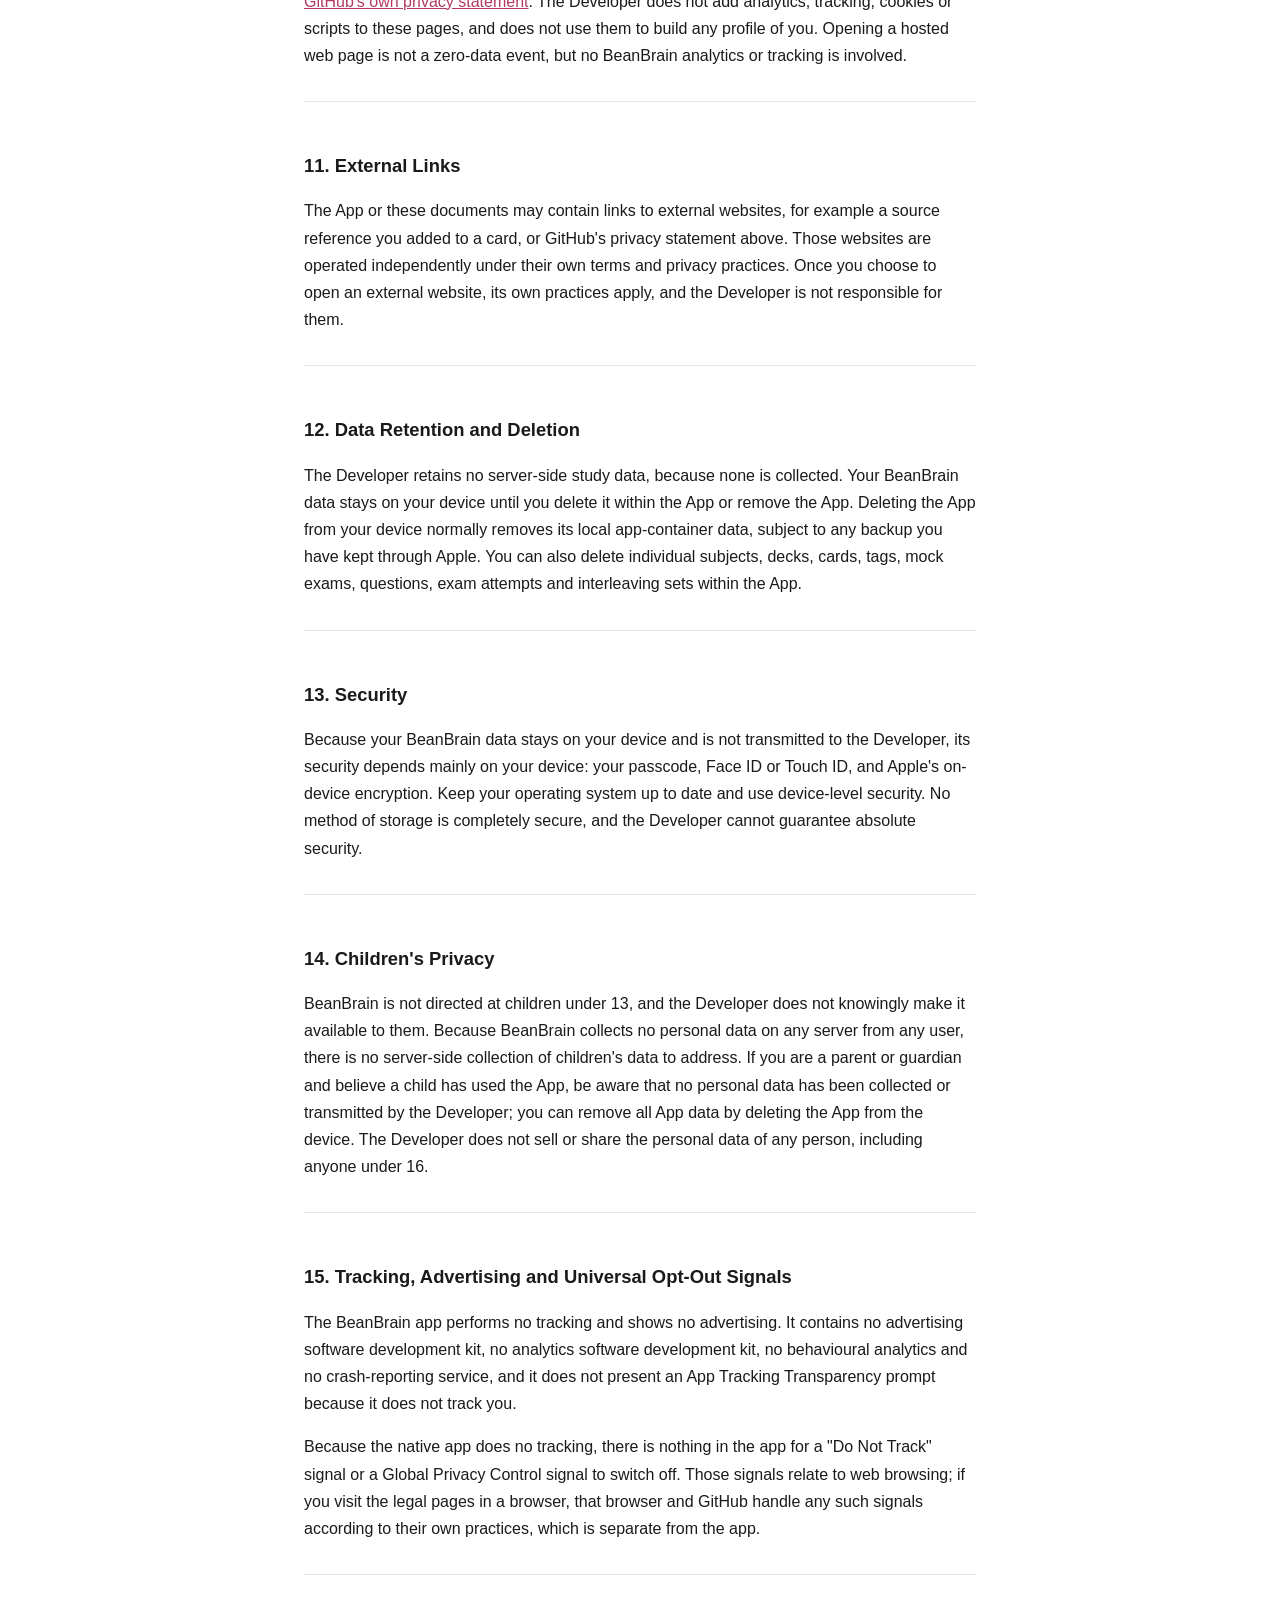
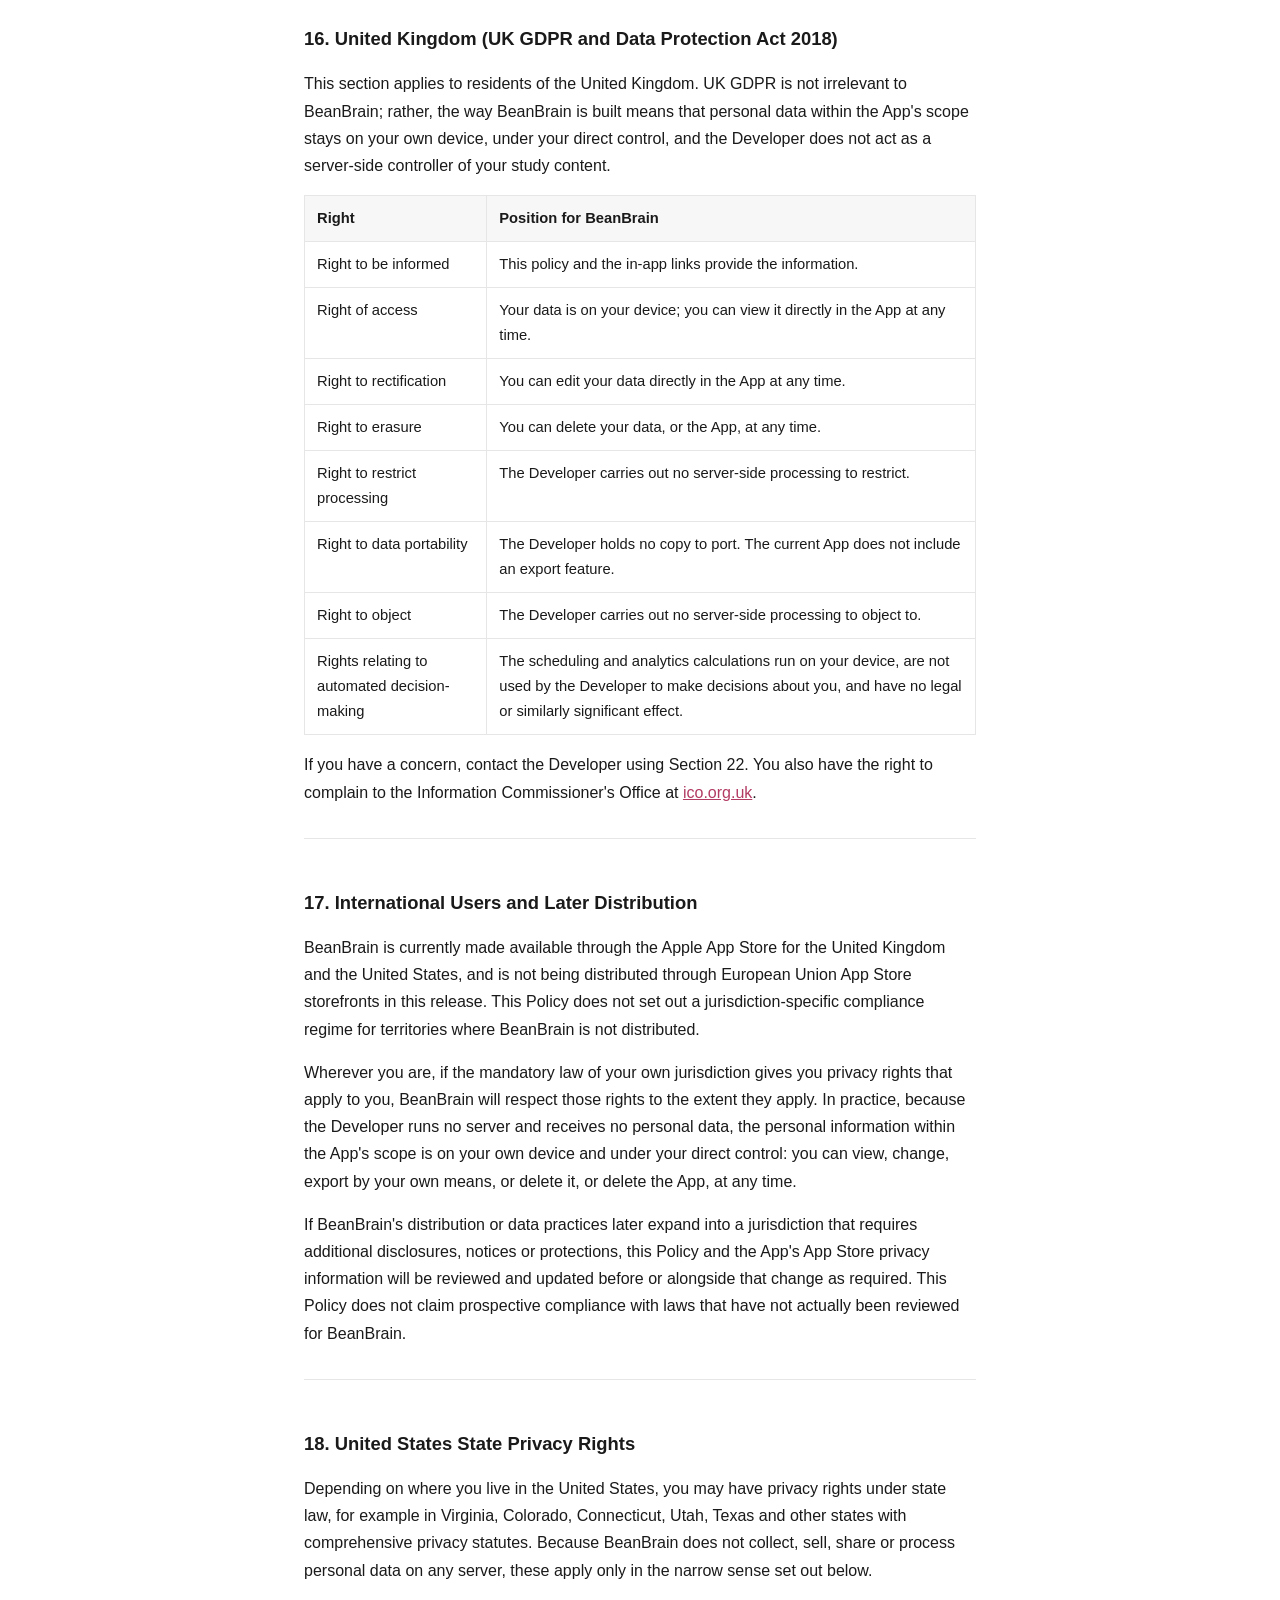
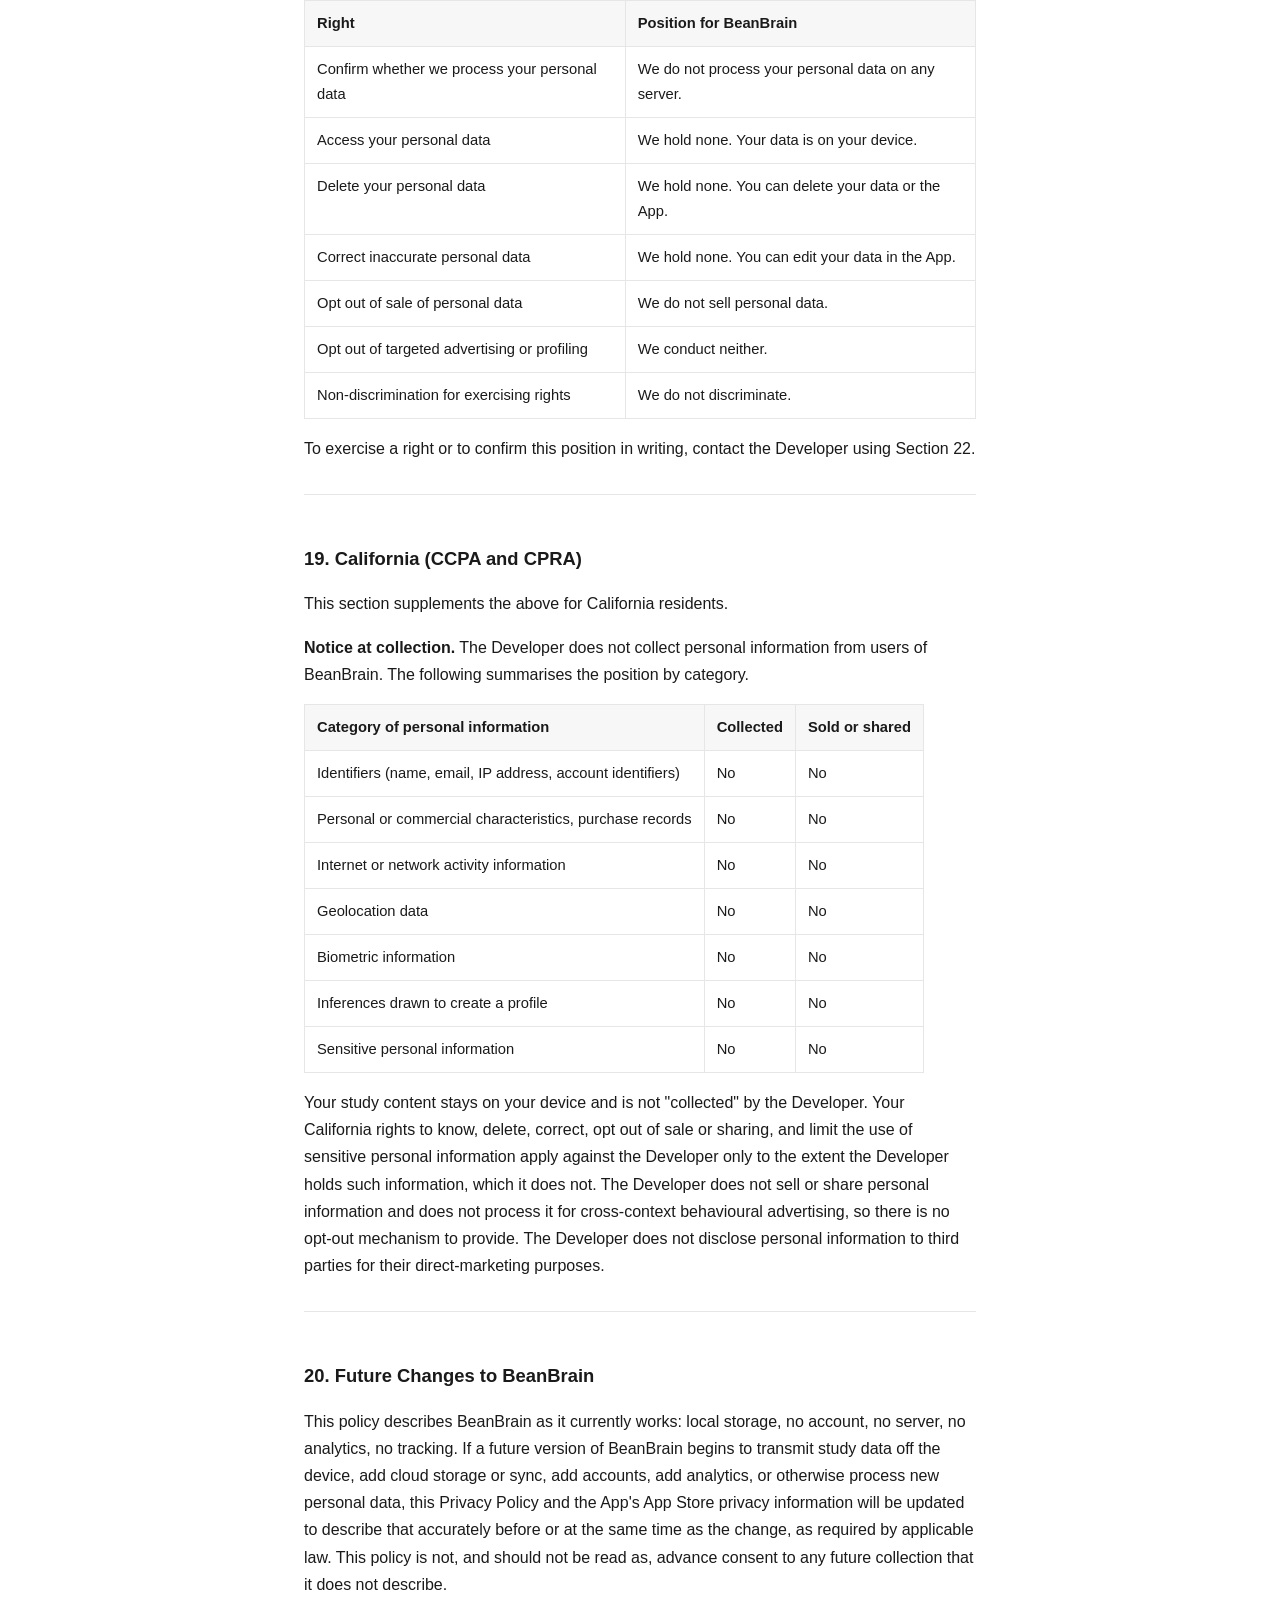
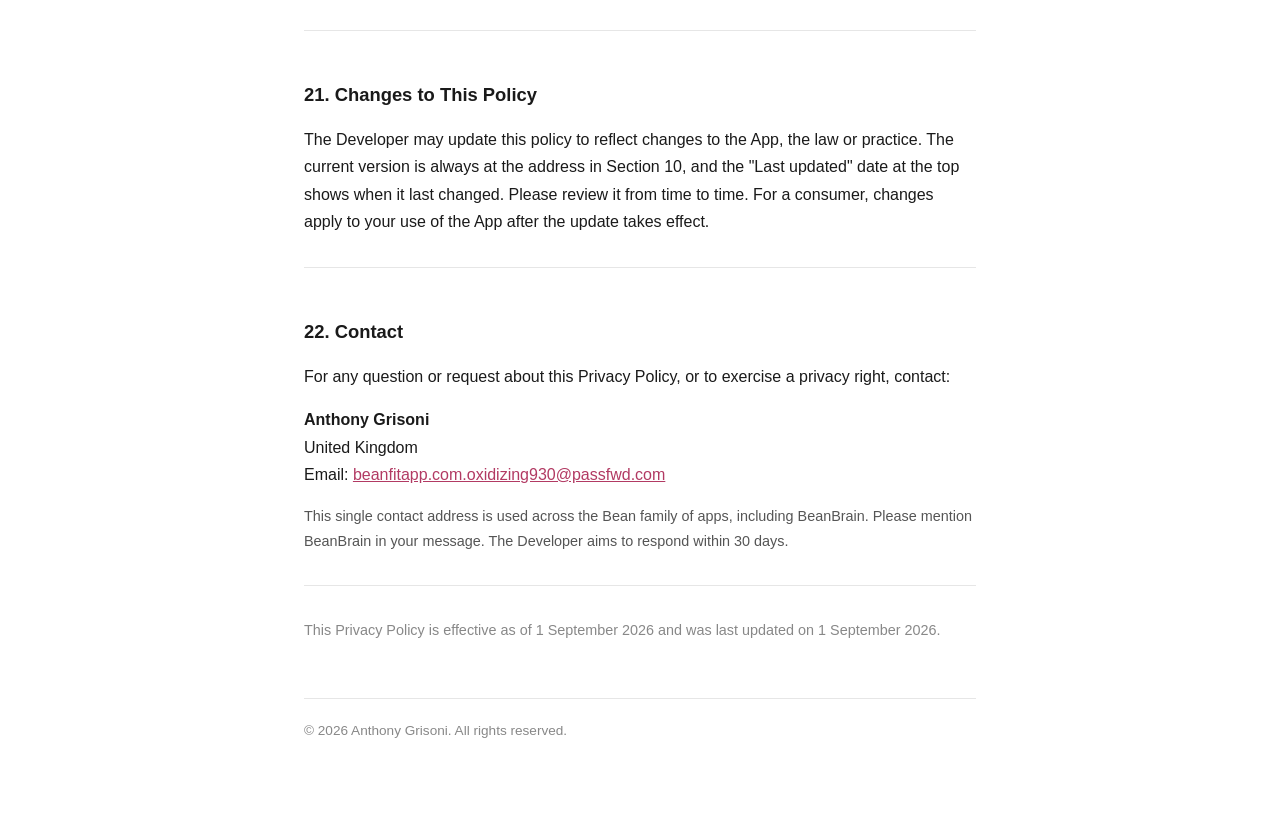
==== commit 07fed279: "Add Support page; scope legal docs to UK/US distribution - New support.html: contact email, informat" ====
--- a/privacy-policy.html
+++ b/privacy-policy.html
@@ -10,7 +10,7 @@
 </head>
 <body>
 <main class="wrap">
-  <nav class="top"><a href="index.html">Legal index</a><a href="terms-of-use.html">Terms of Use</a></nav>
+  <nav class="top"><a href="index.html">Legal index</a><a href="terms-of-use.html">Terms of Use</a><a href="support.html">Support</a></nav>
 
   <h1>Privacy Policy</h1>
   <p class="meta">BeanBrain &nbsp;&middot;&nbsp; Effective date: 1 September 2026 &nbsp;&middot;&nbsp; Last updated: 1 September 2026</p>
@@ -29,14 +29,14 @@
       <li><a href="#s7">The FSRS Scheduling Component</a></li>
       <li><a href="#s8">Local Notifications</a></li>
       <li><a href="#s9">Apple Services and Device Backup</a></li>
-      <li><a href="#s10">The Legal Pages on GitHub</a></li>
+      <li><a href="#s10">The Legal and Support Pages on GitHub</a></li>
       <li><a href="#s11">External Links</a></li>
       <li><a href="#s12">Data Retention and Deletion</a></li>
       <li><a href="#s13">Security</a></li>
       <li><a href="#s14">Children's Privacy</a></li>
       <li><a href="#s15">Tracking, Advertising and Universal Opt-Out Signals</a></li>
       <li><a href="#s16">United Kingdom (UK GDPR and Data Protection Act 2018)</a></li>
-      <li><a href="#s17">European Economic Area (GDPR)</a></li>
+      <li><a href="#s17">International Users and Later Distribution</a></li>
       <li><a href="#s18">United States State Privacy Rights</a></li>
       <li><a href="#s19">California (CCPA and CPRA)</a></li>
       <li><a href="#s20">Future Changes to BeanBrain</a></li>
@@ -61,7 +61,7 @@
   <hr>
 
   <h2 id="s3">3. Scope and Legal Framework</h2>
-  <p>This policy covers the BeanBrain iOS app and the static legal pages that host this document. The Developer aims to comply with applicable data-protection and privacy law, including the UK General Data Protection Regulation (UK GDPR) and the Data Protection Act 2018, the EU General Data Protection Regulation (GDPR) where it applies, the California Consumer Privacy Act as amended by the California Privacy Rights Act (CCPA/CPRA), other applicable United States state privacy laws, and Apple's App Store privacy requirements.</p>
+  <p>This policy covers the BeanBrain iOS app and the static legal and support pages that host this document. The Developer aims to comply with applicable data-protection and privacy law for the territories in which BeanBrain is distributed, including the UK General Data Protection Regulation (UK GDPR) and the Data Protection Act 2018, the California Consumer Privacy Act as amended by the California Privacy Rights Act (CCPA/CPRA), other applicable United States state privacy laws, and Apple's App Store privacy requirements. BeanBrain is currently made available for the United Kingdom and the United States and is not being distributed through European Union App Store storefronts in this release.</p>
   <p>Because BeanBrain does not collect or process personal data on any server, and study data stays on your device under your control, the obligations these laws place on the Developer as a controller or business are limited. This policy documents that position.</p>
 
   <hr>
@@ -127,9 +127,9 @@
 
   <hr>
 
-  <h2 id="s10">10. The Legal Pages on GitHub</h2>
-  <p>These legal documents are published as static web pages using GitHub Pages, at <span class="muted">https://agrisoni.github.io/beanbrain-legal/</span>. The BeanBrain app itself does not send any study data to GitHub.</p>
-  <p>When you choose to open the Terms of Use or this Privacy Policy from within the App, or visit these pages directly, your browser makes an ordinary web request to GitHub's servers. As part of serving a web page, GitHub may process standard request information such as your IP address, user-agent string and the page requested, under <a href="https://docs.github.com/site-policy/privacy-policies/github-privacy-statement" target="_blank" rel="noopener">GitHub's own privacy statement</a>. The Developer does not add analytics, tracking, cookies or scripts to these pages, and does not use them to build any profile of you. Opening a hosted web page is not a zero-data event, but no BeanBrain analytics or tracking is involved.</p>
+  <h2 id="s10">10. The Legal and Support Pages on GitHub</h2>
+  <p>BeanBrain's Terms of Use, this Privacy Policy and the Support page are published as static web pages using GitHub Pages, at <span class="muted">https://agrisoni.github.io/beanbrain-legal/</span>. The BeanBrain app itself does not send any study data to GitHub.</p>
+  <p>When you choose to open the Terms of Use, this Privacy Policy or the Support page from within the App, or visit these pages directly, your browser makes an ordinary web request to GitHub's servers. As part of serving a web page, GitHub may process standard request information such as your IP address, user-agent string and the page requested, under <a href="https://docs.github.com/site-policy/privacy-policies/github-privacy-statement" target="_blank" rel="noopener">GitHub's own privacy statement</a>. The Developer does not add analytics, tracking, cookies or scripts to these pages, and does not use them to build any profile of you. Opening a hosted web page is not a zero-data event, but no BeanBrain analytics or tracking is involved.</p>
 
   <hr>
 
@@ -176,8 +176,10 @@
 
   <hr>
 
-  <h2 id="s17">17. European Economic Area (GDPR)</h2>
-  <p>BeanBrain is not specifically directed at people in the European Economic Area, but if you are in the EEA you have rights under the GDPR that are substantially the same as those set out for United Kingdom residents in Section 16. Because the Developer collects and processes no personal data on any server, those rights apply to the data on your own device, which is under your control. You may contact the Developer using Section 22, or your national data-protection authority.</p>
+  <h2 id="s17">17. International Users and Later Distribution</h2>
+  <p>BeanBrain is currently made available through the Apple App Store for the United Kingdom and the United States, and is not being distributed through European Union App Store storefronts in this release. This Policy does not set out a jurisdiction-specific compliance regime for territories where BeanBrain is not distributed.</p>
+  <p>Wherever you are, if the mandatory law of your own jurisdiction gives you privacy rights that apply to you, BeanBrain will respect those rights to the extent they apply. In practice, because the Developer runs no server and receives no personal data, the personal information within the App's scope is on your own device and under your direct control: you can view, change, export by your own means, or delete it, or delete the App, at any time.</p>
+  <p>If BeanBrain's distribution or data practices later expand into a jurisdiction that requires additional disclosures, notices or protections, this Policy and the App's App Store privacy information will be reviewed and updated before or alongside that change as required. This Policy does not claim prospective compliance with laws that have not actually been reviewed for BeanBrain.</p>
 
   <hr>
 
